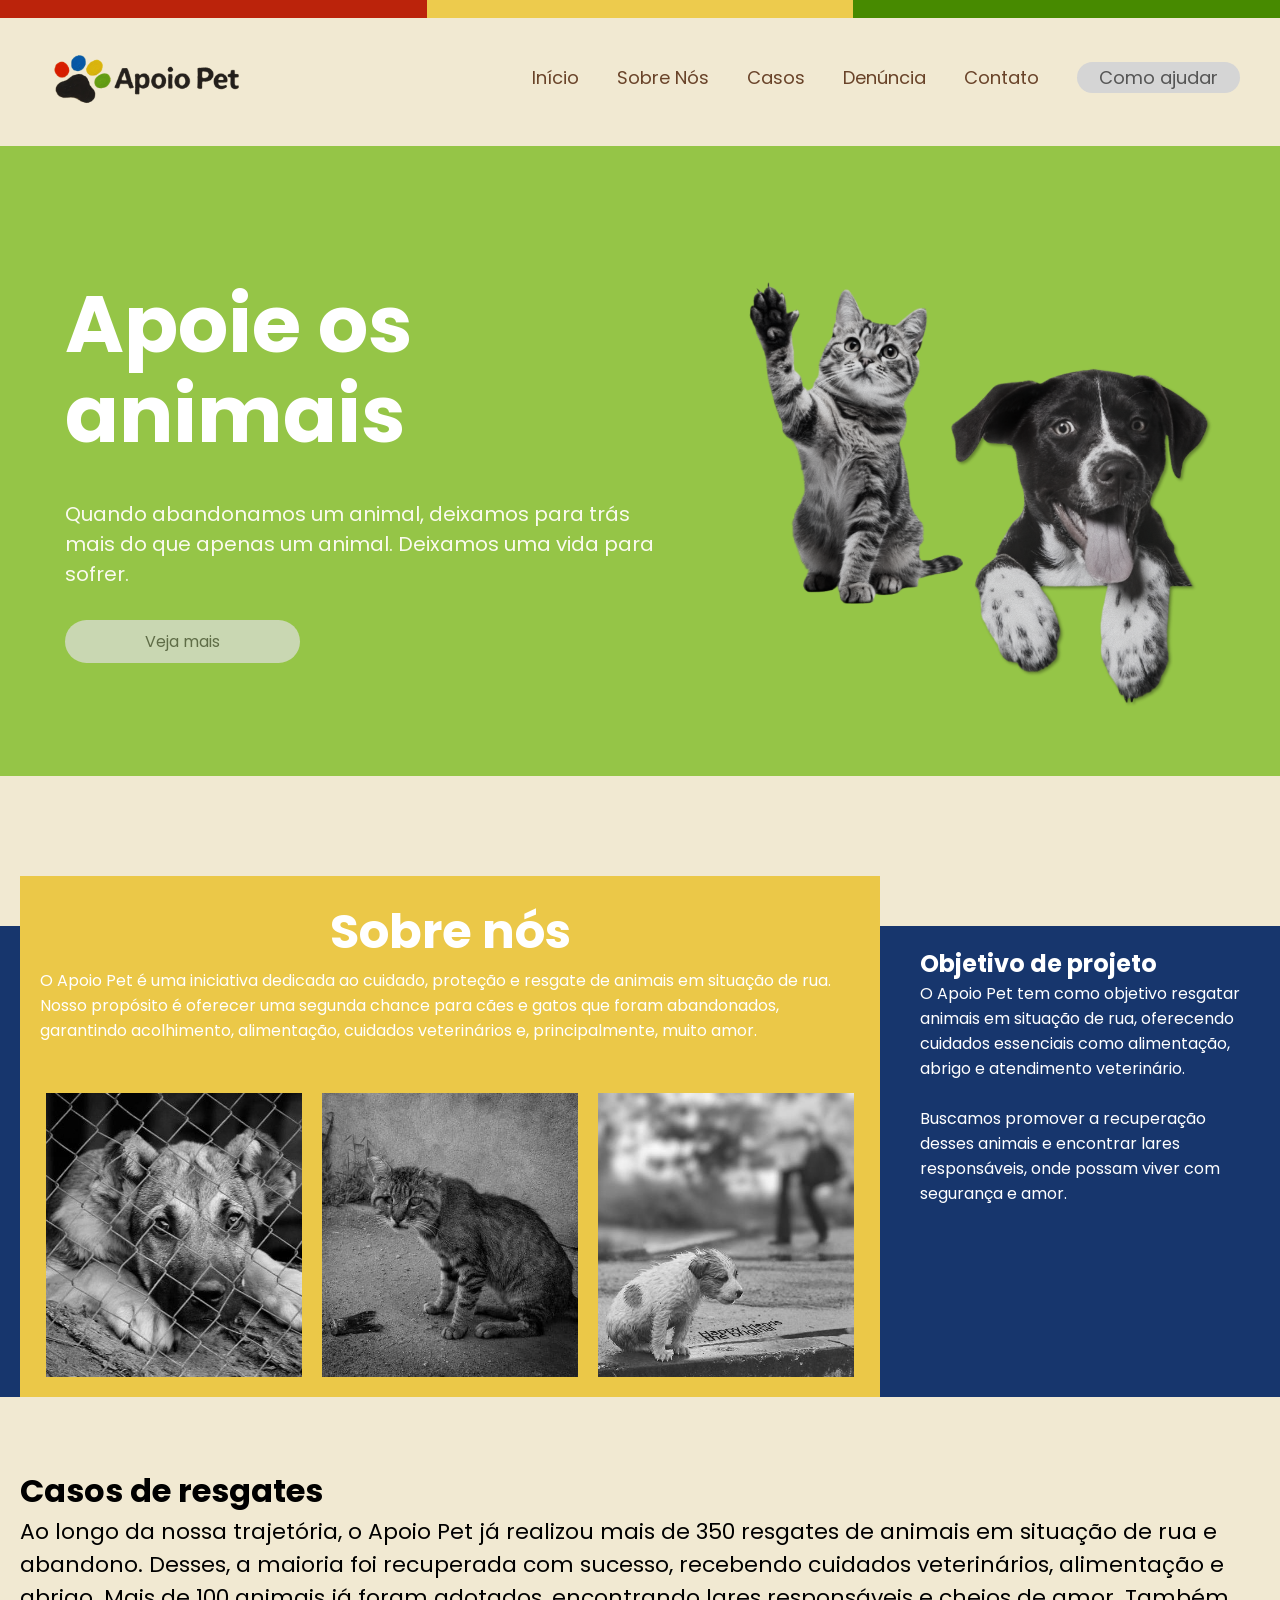
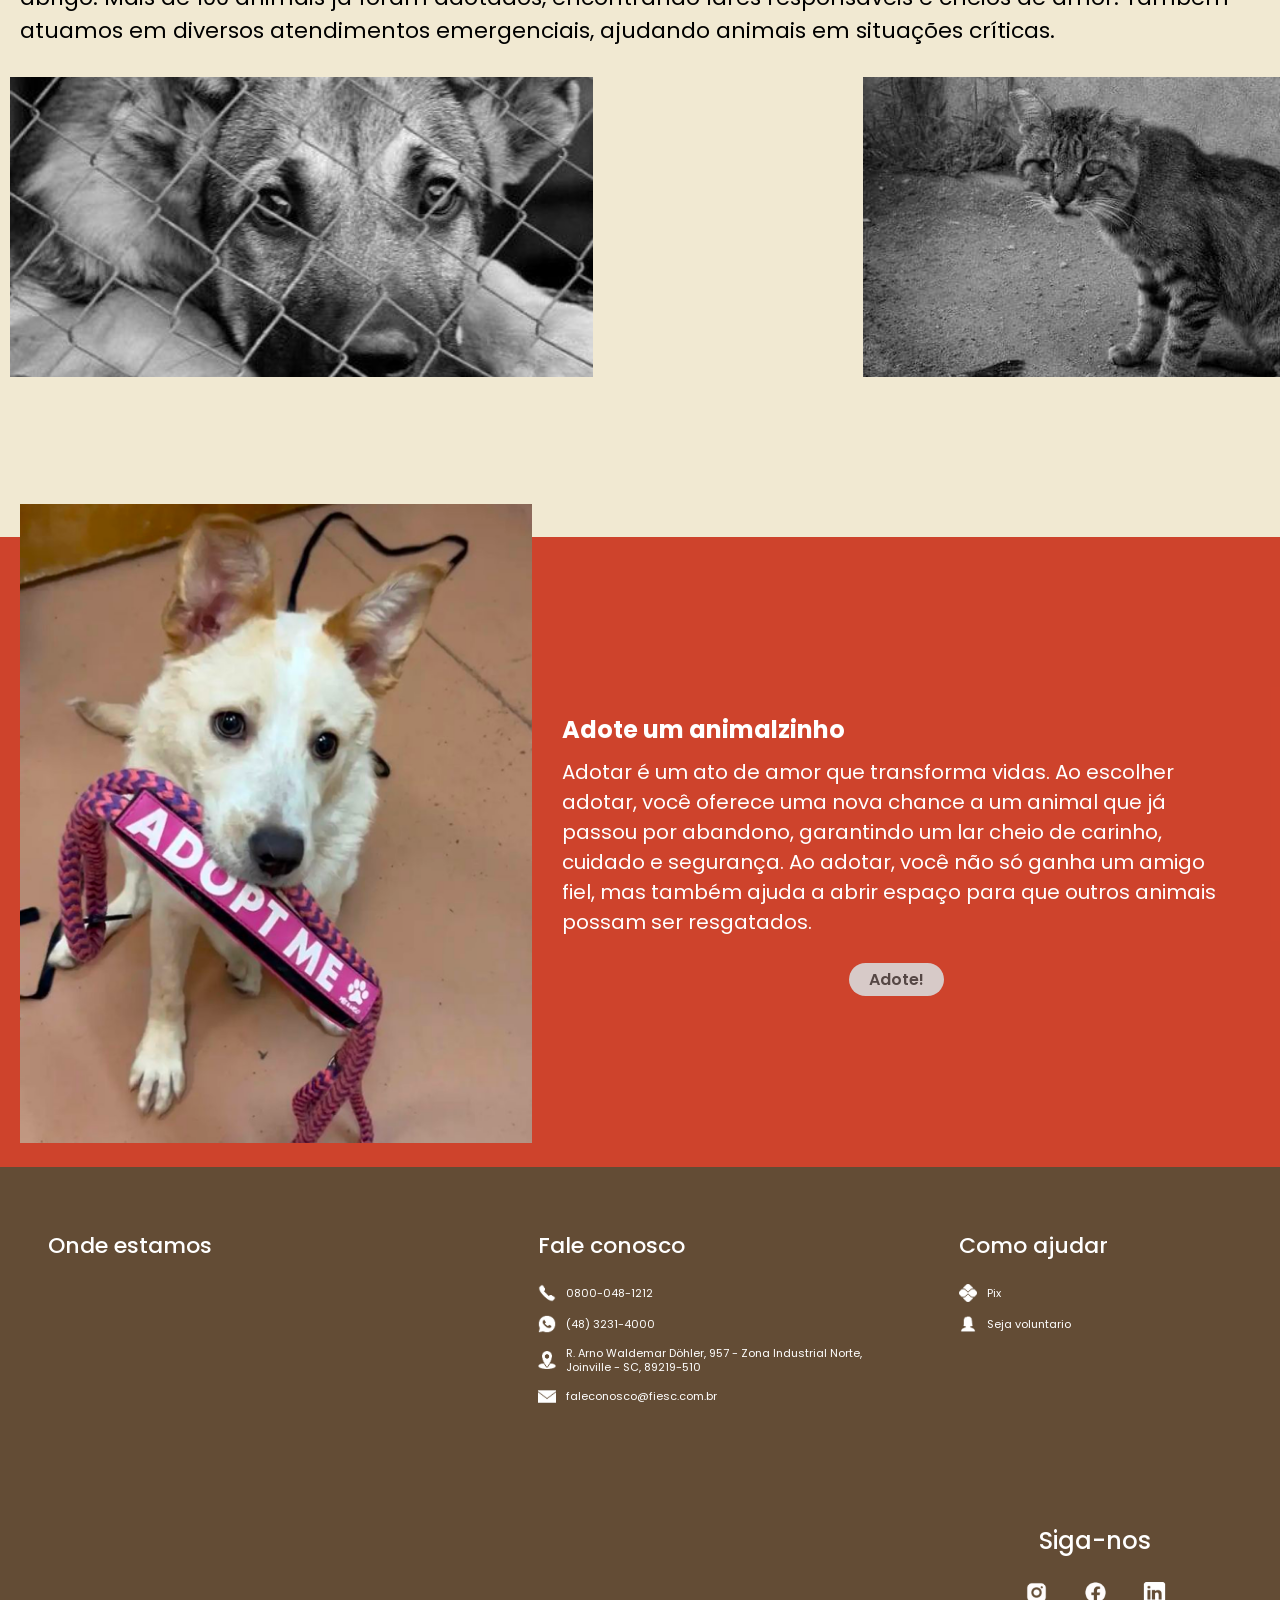
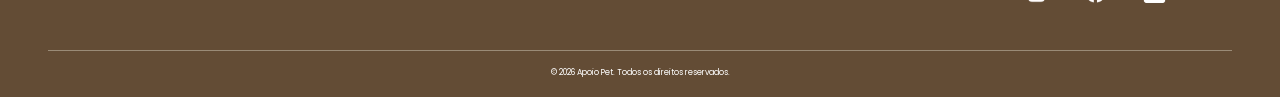
==== src/main/resources/static/index.html @ fe26c0cf "Criação de htmls, css e imagens Criação da pagina de denuncias, formulario e login adm." ====
<!DOCTYPE html>
<html lang="pt-br">

<head>
    <meta charset="UTF-8">
    <meta name="viewport" content="width=device-width, initial-scale=1.0">
    <title>Document</title>
    <link rel="stylesheet" href="./assets/css/index.css">
</head>

<body>
    <div class="top-bar">
        <div class="top-bar-segment--red"></div>
        <div class="top-bar-segment--yellow"></div>
        <div class="top-bar-segment--green"></div>
    </div>
    <header class="cabecalho">
    <img src="./assets/imgs/logo.png" alt="Apoio Pet" class="logo">

    <button class="menu-mobile" id="btnMenu" aria-label="Abrir menu">☰</button>

    <div class="fundo-menu" id="fundoMenu"></div>

    <nav class="menu" id="menu">
        <button class="fechar-menu" id="fecharMenu" aria-label="Fechar menu">×</button>

        <a href="#">Início</a>
        <a href="#">Sobre Nós</a>
        <a href="#">Casos</a>
        <a href="./denuncias.html">Denúncia</a>
        <a href="#">Contato</a>
        <a href="#" class="btn-ajuda">Como ajudar</a>
    </nav>
</header>
    <section id="banner">
        <div class="hero-content">
            <h1>Apoie os animais</h1>
            <p>Quando abandonamos um animal,
                deixamos para trás mais do que apenas um animal.
                Deixamos uma vida para sofrer.</p>
            <a href="">Veja mais</a>
        </div>
        <div class="hero-media">
            <img src="./assets/imgs/gato-cachorro.png" alt="">
        </div>
    </section>

    <section class="mission">
        <div class="mission-about">
            <h1>Sobre nós</h1>
            <p>O Apoio Pet é uma iniciativa dedicada ao cuidado, proteção e resgate de animais em situação de rua. Nosso
                propósito é oferecer uma segunda chance para cães e gatos que foram abandonados, garantindo acolhimento,
                alimentação, cuidados veterinários e, principalmente, muito amor.</p>
            <div class="mission-gallery">
                <img src="./assets/imgs/cachorro_maltratado1.jpg" alt="">
                <img src="./assets/imgs/gato_maltratado1.jpg" alt="">
                <img src="./assets/imgs/cachorro_maltratado2.jpg" alt="">
            </div>
        </div>
        <div class="mission-details">
            <h1>Objetivo de projeto</h1>
            <p>O Apoio Pet tem como objetivo resgatar animais em situação de rua, oferecendo cuidados essenciais como
                alimentação, abrigo e atendimento veterinário. </p>
            <br>
            <p>Buscamos promover a recuperação desses animais e encontrar lares responsáveis, onde possam viver com
                segurança e amor.</p>
        </div>
    </section>

    <section class="rescue-cases">
        <h1>Casos de resgates</h1>
        <p>Ao longo da nossa trajetória, o Apoio Pet já realizou mais de 350 resgates de animais em situação de rua e
            abandono. Desses, a maioria foi recuperada com sucesso, recebendo cuidados veterinários, alimentação e
            abrigo. Mais de 100 animais já foram adotados, encontrando lares responsáveis e cheios de amor. Também
            atuamos em diversos atendimentos emergenciais, ajudando animais em situações críticas.</p>
    </section>

    <div class="slider">
        <div class="slider-track">
            <div class="slider-item"><img src="./assets/imgs/cachorro_maltratado1.jpg" alt="Img 1"></div>
            <div class="slider-item"><img src="./assets/imgs/gato_maltratado1.jpg" alt="Img 1"></div>
            <div class="slider-item"><img src="./assets/imgs/gato-cachorro.png" alt="Img 3"></div>
            <div class="slider-item"><img src="./assets/imgs/cachorro_maltratado2.jpg" alt="Img 1"></div>
            <div class="slider-item"><img src="./assets/imgs/imagem_caso1.png" alt="Img 5"></div>
            <div class="slider-item"><img src="./assets/imgs/imagem_caso2.png" alt="Img 6"></div>
            <div class="slider-item"><img src="./assets/imgs/imagem_caso3.png" alt="Img 1 clone"></div>
            <div class="slider-item"><img src="./assets/imgs/cachorro_maltratado1.jpg" alt="Img 2 clone"></div>
            <div class="slider-item"><img src="./assets/imgs/imagem_caso2.png" alt="Img 3 clone"></div>
        </div>
    </div>

    <section class="adoption">
        <div class="adoption-image-container">
            <img src="./assets/imgs/adote_imagem.png" alt="">
        </div>
        <div class="adoption-content">
            <h1>Adote um animalzinho</h1>
            <p>Adotar é um ato de amor que transforma vidas. Ao escolher adotar, você oferece uma nova chance a um
                animal que já passou por abandono, garantindo um lar cheio de carinho, cuidado e segurança.
                Ao adotar, você não só ganha um amigo fiel, mas também ajuda a abrir espaço para que outros animais
                possam ser resgatados.</p>
            <div class="adoption-cta-wrapper">
                <a href="">Adote!</a>
            </div>
        </div>
    </section>

    <footer class="rodape">

        <div class="rodape-grid">

            <div class="rodape-coluna">
                <h3>Onde estamos</h3>

                <div class="mapa">
                    <iframe 
                        src="https://www.google.com/maps?q=R.%20Arno%20Waldemar%20D%C3%B6hler,%20957%20-%20Zona%20Industrial%20Norte,%20Joinville%20-%20SC,%2089219-510&output=embed"
                        loading="lazy"
                        referrerpolicy="no-referrer-when-downgrade">
                    </iframe>
                </div>
            </div>

            <div class="rodape-coluna">
                <h3>Fale conosco</h3>

                <a href="tel:08000481212" class="rodape-botao">
                    <img src="./assets/imgs/Sobre_Nos_Imagem/Telefone.png" alt="Telefone">
                    0800-048-1212
                </a>

                <a href="https://wa.me/554832314000" class="rodape-botao">
                    <img src="./assets/imgs/Sobre_Nos_Imagem/whatsapp.png" alt="WhatsApp">
                    (48) 3231-4000
                </a>

                <a href="https://www.google.com/maps/search/?api=1&query=R.%20Arno%20Waldemar%20D%C3%B6hler,%20957%20-%20Zona%20Industrial%20Norte,%20Joinville%20-%20SC,%2089219-510" class="rodape-botao" target="_blank">
                    <img src="./assets/imgs/Sobre_Nos_Imagem/Localização.png" alt="Localização">
                    R. Arno Waldemar Döhler, 957 - Zona Industrial Norte, Joinville - SC, 89219-510
                </a>

                <a href="mailto:faleconosco@fiesc.com.br" class="rodape-botao">
                    <img src="./assets/imgs/Sobre_Nos_Imagem/Email.png" alt="Email">
                    faleconosco@fiesc.com.br
                </a>
            </div>

            <div class="rodape-coluna ajuda">
                <h3>Como ajudar</h3>

                <a href="#" class="rodape-botao">
                    <img src="./assets/imgs/Sobre_Nos_Imagem/Pix.png" alt="Pix">
                    Pix
                </a>

                <a href="#" class="rodape-botao">
                    <img src="./assets/imgs/Sobre_Nos_Imagem/Pessoa.png" alt="Pessoa">
                    Seja voluntario
                </a>

                <div class="redes">
                    <h3>Siga-nos</h3>

                    <a href="#" aria-label="Instagram">
                        <img src="./assets/imgs/Sobre_Nos_Imagem/Instagram.png" alt="Instagram">
                    </a>

                    <a href="#" aria-label="Facebook">
                        <img src="./assets/imgs/Sobre_Nos_Imagem/Facebook.png" alt="Facebook">
                    </a>

                    <a href="#" aria-label="Linkedin">
                        <img src="./assets/imgs/Sobre_Nos_Imagem/Linkedin.png" alt="Linkedin">
                    </a>
                </div>
            </div>

        </div>

        <div class="linha-rodape"></div>

        <p class="copy">© 2026 Apoio Pet. Todos os direitos reservados.</p>

    </footer>

    <script>
        const btnMenu = document.getElementById("btnMenu");
        const fecharMenu = document.getElementById("fecharMenu");
        const menu = document.getElementById("menu");
        const fundoMenu = document.getElementById("fundoMenu");

        function abrirMenu() {
            menu.classList.add("ativo");
            fundoMenu.classList.add("ativo");
        }

        function fecharMenuLateral() {
            menu.classList.remove("ativo");
            fundoMenu.classList.remove("ativo");
        }

        btnMenu.addEventListener("click", abrirMenu);
        fecharMenu.addEventListener("click", fecharMenuLateral);
        fundoMenu.addEventListener("click", fecharMenuLateral);

        const linksMenu = document.querySelectorAll(".menu a");

        linksMenu.forEach(function (link) {
            link.addEventListener("click", fecharMenuLateral);
        });
    </script>
</body>

</html>
---- src/main/resources/static/assets/css/index.css ----
@import url('https://fonts.googleapis.com/css2?family=Inter:ital,opsz,wght@0,14..32,100..900;1,14..32,100..900&family=Manrope:wght@200..800&family=Poppins:ital,wght@0,100;0,200;0,300;0,400;0,500;0,600;0,700;0,800;0,900;1,100;1,200;1,300;1,400;1,500;1,600;1,700;1,800;1,900&display=swap');
@import url('https://fonts.googleapis.com/css2?family=Archivo+Black&family=Inter:ital,opsz,wght@0,14..32,100..900;1,14..32,100..900&family=Manrope:wght@200..800&family=Poppins:ital,wght@0,100;0,200;0,300;0,400;0,500;0,600;0,700;0,800;0,900;1,100;1,200;1,300;1,400;1,500;1,600;1,700;1,800;1,900&display=swap');

* {
    margin: 0;
    padding: 0;
    box-sizing: border-box;
    font-family: 'Poppins';
}

body {
    background-color: #F1E9D2;
}

/* ── TOP BAR ── */
.top-bar {
    width: 100vw;
    height: 2vh;
    display: flex;
}

.top-bar-segment--red    { background-color: #BB230B; width: 33.33vw; }
.top-bar-segment--yellow { background-color: #EDCB4D; width: 33.33vw; }
.top-bar-segment--green  { background-color: #478A00; width: 33.33vw; }

/* ── HEADER ── */
.cabecalho {
    height: 118px;
    padding: 0 40px;
    display: flex;
    align-items: center;
    justify-content: space-between;
}

.logo { width: 210px; }

.menu {
    display: flex;
    align-items: center;
    gap: 38px;
}

.menu a {
    color: #694329;
    text-decoration: none;
    font-size: 18px;
    font-weight: 400;
}

.btn-ajuda {
    background: #d5d5d5;
    padding: 2px 22px;
    border-radius: 20px;
    color: #555 !important;
}

.menu-mobile,
.fechar-menu,
.fundo-menu { display: none; }

/* ── BANNER ── */
#banner {
    display: flex;
    justify-content: space-around;
    align-items: center;
    background-color: #95C547;
    min-height: 70vh;
    margin-top: 10px;
    padding: 20px 40px;
}

#banner .hero-content {
    width: 50%;
    text-align: start;
}

#banner .hero-content h1 {
    color: white;
    font-family: 'Poppins';
    font-size: 80px;
    line-height: 90px;
    margin-top: 10px;
}

#banner .hero-content p {
    font-size: 20px;
    color: #fafaef;
    margin: 40px 0;
}

#banner .hero-content a {
    text-decoration: none;
    color: #494848;
    padding: 10px 80px;
    opacity: 70%;
    background-color: #E0E0E0;
    border-radius: 45px;
}

#banner .hero-content a:hover {
    color: #ffffff;
    background-color: #a7a7a7;
    opacity: 80%;
}

#banner .hero-media {
    display: flex;
    justify-content: center;
    align-items: flex-end;
}

#banner .hero-media img {
    width: 500px;
    max-width: 45vw;
    margin-top: 65px;
}

/* ── MISSION ── */
.mission {
    margin-top: 150px;
    display: flex;
    background-color: #17366D;
    color: white;
    min-height: 400px;
}

.mission-about {
    margin-top: -50px;
    background-color: #EBC848;
    flex: 1;
    display: flex;
    flex-direction: column;
    align-items: center;
    margin-left: 20px;
    margin-right: 20px;
    padding: 20px;
}

.mission-about h1 { font-size: 48px; }

.mission-gallery {
    display: flex;
    gap: 20px;
    margin-top: 50px;
    width: 100%;
    justify-content: center;
}

.mission-gallery img {
    width: 20vw;
    object-fit: cover;
}

.mission-details {
    padding: 20px;
    min-width: 240px;
    max-width: 380px;
}

/* ── RESCUE CASES ── */
.rescue-cases {
    margin-top: 50px;
    padding: 20px 10px 20px 20px;
    font-size: 22px;
}

.rescue-cases h1 { font-size: 32px; }

/* ── SLIDER ── */
.slider {
    width: 100%;
    max-width: 100vw;
    margin: 0 auto;
    overflow: hidden;
}

.slider-track {
    display: flex;
    width: calc(22.22% * 9);
    animation: scroll 20s linear infinite;
}

.slider-item {
    flex: 0 0 33.33%;
    padding: 10px;
    box-sizing: border-box;
}

.slider-item img {
    width: 70%;
    height: 300px;
    display: block;
    object-fit: cover;
}

@keyframes scroll {
    0%   { transform: translateX(0); }
    100% { transform: translateX(calc(-33.33% * 6)); }
}

.slider:hover .slider-track { animation-play-state: paused; }

/* ── ADOPTION ── */
.adoption {
    margin-top: 150px;
    display: flex;
    align-items: center;
    padding: 0 20px;
    background-color: #CD3A23F2;
    min-height: 70vh;
}

.adoption-image-container { margin-top: -50px; flex-shrink: 0; }

.adoption-image-container img {
    width: 40vw;
    max-height: 80vh;
    object-fit: cover;
}

.adoption-content {
    padding: 30px;
    color: white;
}

.adoption-content h1 { margin-bottom: 10px; }

.adoption-content p { font-size: 20px; }

.adoption-cta-wrapper {
    text-align: center;
    margin-top: 30px;
}

.adoption-cta-wrapper a {
    text-decoration: none;
    color: #494848;
    font-weight: 600;
    background-color: #D9D9D9;
    padding: 5px 20px;
    border-radius: 20px;
    opacity: 90%;
}

.adoption-cta-wrapper a:hover { background-color: #a7a7a7; }

/* ── FOOTER ── */
.rodape {
    background: #634c35;
    color: white;
    padding: 62px 48px 18px;
}

.rodape-grid {
    display: grid;
    grid-template-columns: 1.2fr 1fr .8fr;
    gap: 80px;
}

.rodape h3 {
    font-size: 22px;
    font-weight: 500;
    margin-bottom: 22px;
}

.mapa {
    width: 100%;
    max-width: 435px;
    height: 282px;
    overflow: hidden;
}

.mapa iframe { width: 100%; height: 100%; border: 0; }

.rodape-botao {
    font-size: 11px;
    margin-bottom: 13px;
    line-height: 1.3;
    display: flex;
    align-items: center;
    gap: 10px;
    color: white;
    text-decoration: none;
}

.rodape-botao img { width: 18px; height: 18px; object-fit: contain; }

.redes { margin-top: 190px; text-align: center; }
.redes h3 { font-size: 24px; }
.redes a { text-decoration: none; }
.redes img { width: 25px; height: 25px; margin: 0 15px; }

.linha-rodape {
    width: 100%;
    height: 1px;
    background: #9a8b77;
    margin-top: 38px;
}

.copy { text-align: center; font-size: 8px; margin-top: 16px; }

/* ═══════════════════════════════════════════
   RESPONSIVO — tablet  (≤ 1024px)
═══════════════════════════════════════════ */
@media (max-width: 1024px) {
    #banner .hero-content h1 { font-size: 58px; line-height: 66px; }
    #banner .hero-media img  { max-width: 38vw; }

    .mission-about h1 { font-size: 36px; }
    .mission-gallery img { width: 25vw; }

    .adoption-image-container img { width: 44vw; }

    .rodape-grid { gap: 36px; }
    .redes { margin-top: 80px; }
}

/* ═══════════════════════════════════════════
   RESPONSIVO — mobile  (≤ 900px)
═══════════════════════════════════════════ */
@media (max-width: 900px) {

    /* ── Header ── */
    .cabecalho { height: 60px; padding: 0 18px; }
    .logo { width: 125px; }

    .menu-mobile {
        display: block;
        font-size: 34px;
        background: none;
        border: none;
        color: #694329;
        cursor: pointer;
    }

    .fundo-menu {
        display: none;
        position: fixed;
        inset: 0;
        background: rgba(0, 0, 0, .45);
        z-index: 99;
    }
    .fundo-menu.ativo { display: block; }

    .menu {
        position: fixed;
        top: 0;
        right: -270px;
        width: 270px;
        height: 100vh;
        background: #fff8e8;
        padding: 70px 25px 25px;
        z-index: 100;
        display: flex;
        flex-direction: column;
        align-items: flex-start;
        gap: 22px;
        transition: .3s;
    }
    .menu.ativo { right: 0; }

    .fechar-menu {
        display: block;
        position: absolute;
        top: 18px;
        right: 22px;
        border: 0;
        background: none;
        font-size: 35px;
        color: #694329;
        cursor: pointer;
    }

    /* ── Banner ── */
    #banner {
        flex-direction: column;
        min-height: auto;
        padding: 40px 24px 32px;
        text-align: center;
        gap: 20px;
    }

    #banner .hero-content {
        width: 100%;
        text-align: center;
    }

    #banner .hero-content h1 {
        font-size: 40px;
        line-height: 48px;
        margin-top: 0;
    }

    #banner .hero-content p {
        font-size: 16px;
        margin: 20px 0 28px;
    }

    #banner .hero-content a { padding: 10px 50px; }

    #banner .hero-media { margin-top: 0; }

    #banner .hero-media img {
        width: 80%;
        max-width: 320px;
        margin-top: 0;
    }

    /* ── Mission ── */
    .mission {
        flex-direction: column;
        margin-top: 50px;
        min-height: auto;
    }

    .mission-about {
        margin-top: 0;
        margin-left: 0;
        margin-right: 0;
        width: 100%;
        padding: 24px 16px;
    }

    .mission-about h1 { font-size: 28px; text-align: center; }
    .mission-about p  { font-size: 14px; text-align: center; }

    .mission-gallery {
        flex-direction: column;
        align-items: center;
        gap: 12px;
        margin-top: 20px;
    }

    .mission-gallery img { width: 90%; max-width: 400px; }

    .mission-details {
        max-width: 100%;
        padding: 24px 20px;
        font-size: 14px;
    }

    /* ── Rescue cases ── */
    .rescue-cases {
        font-size: 15px;
        padding: 20px 20px;
        margin-top: 30px;
    }
    .rescue-cases h1 { font-size: 24px; margin-bottom: 10px; }

    /* ── Slider ── */
    .slider-item { flex: 0 0 50%; }

    .slider-item img {
        width: 100%;
        height: 180px;
    }

    /* ── Adoption ── */
    .adoption {
        flex-direction: column;
        min-height: auto;
        margin-top: 50px;
        padding: 0;
    }

    .adoption-image-container {
        margin-top: 0;
        width: 100%;
    }

    .adoption-image-container img {
        width: 100%;
        max-height: 280px;
        object-fit: cover;
    }

    .adoption-content { padding: 24px 20px 32px; }

    .adoption-content h1 { font-size: 26px; }
    .adoption-content p  { font-size: 16px; }

    .adoption-cta-wrapper { width: 100%; }

    /* ── Footer ── */
    .rodape { padding: 32px 18px 14px; }

    .rodape-grid {
        grid-template-columns: 1fr;
        gap: 28px;
    }

    .rodape h3 { font-size: 16px; margin-bottom: 12px; }

    .mapa { height: 160px; }

    .rodape-botao { font-size: 12px; gap: 8px; margin-bottom: 10px; }
    .rodape-botao img { width: 16px; height: 16px; }

    .redes { margin-top: 8px; text-align: left; }
    .redes h3 { font-size: 16px; }
    .redes img { width: 22px; height: 22px; margin: 0 8px 0 0; }

    .linha-rodape { margin-top: 24px; }
    .copy { font-size: 8px; margin-top: 10px; }
}

/* ═══════════════════════════════════════════
   RESPONSIVO — pequeno  (≤ 480px)
═══════════════════════════════════════════ */
@media (max-width: 480px) {
    #banner .hero-content h1 { font-size: 32px; line-height: 38px; }
    #banner .hero-content p  { font-size: 14px; }

    .mission-about h1 { font-size: 22px; }

    .adoption-content h1 { font-size: 22px; }
    .adoption-content p  { font-size: 14px; }

    .rescue-cases { font-size: 13px; }
    .rescue-cases h1 { font-size: 20px; }
}
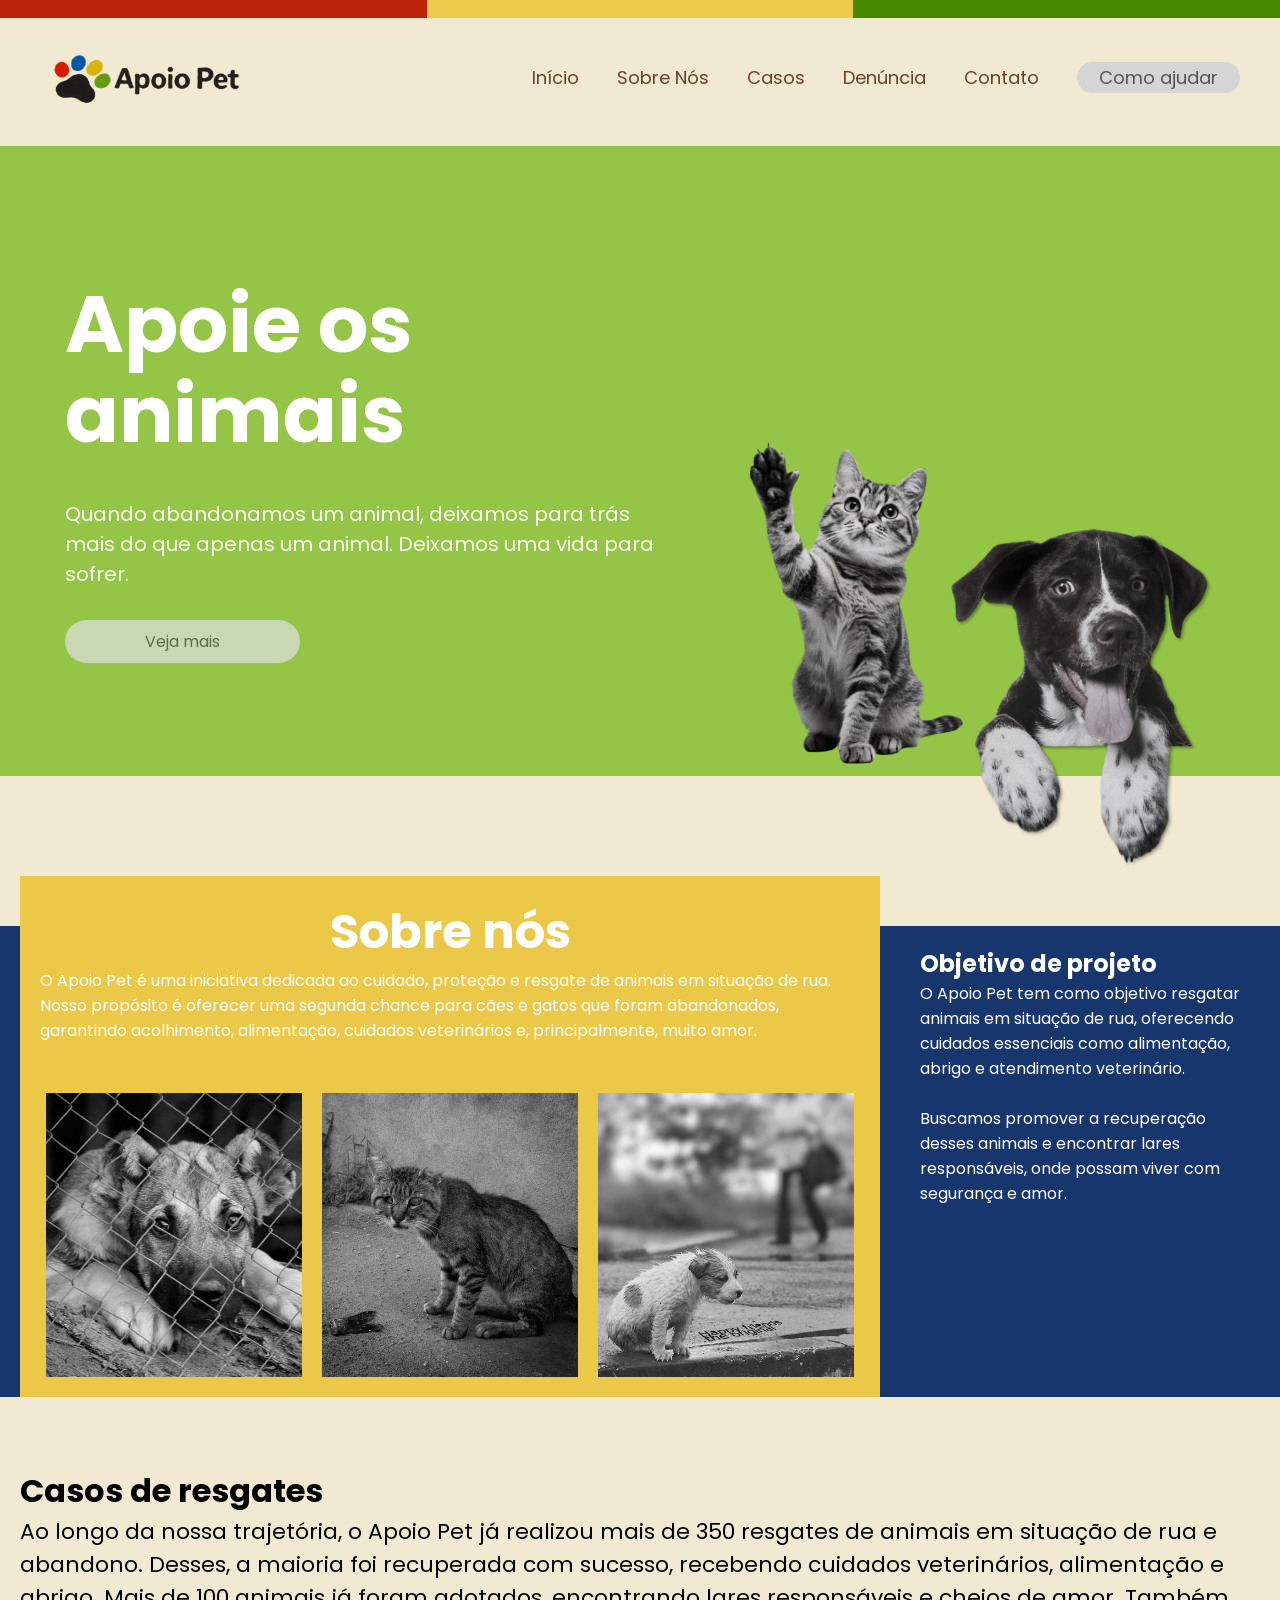
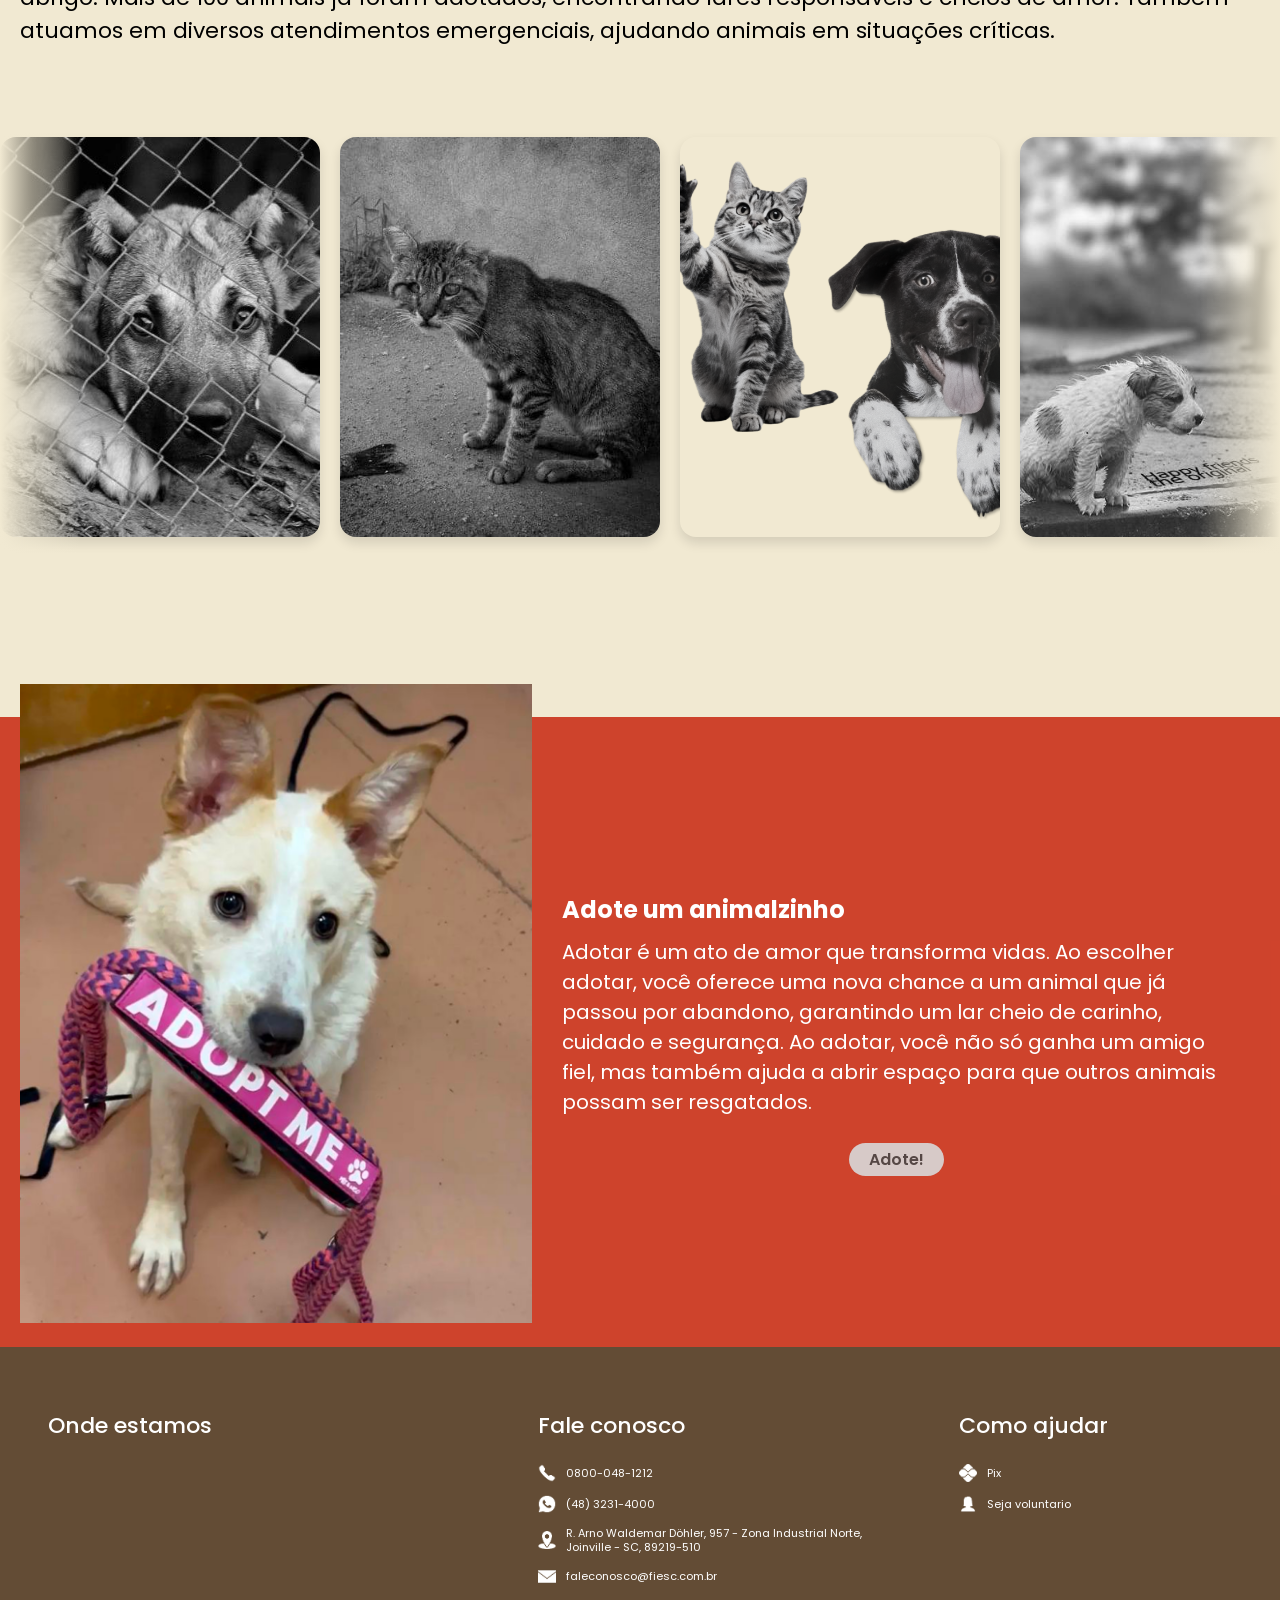
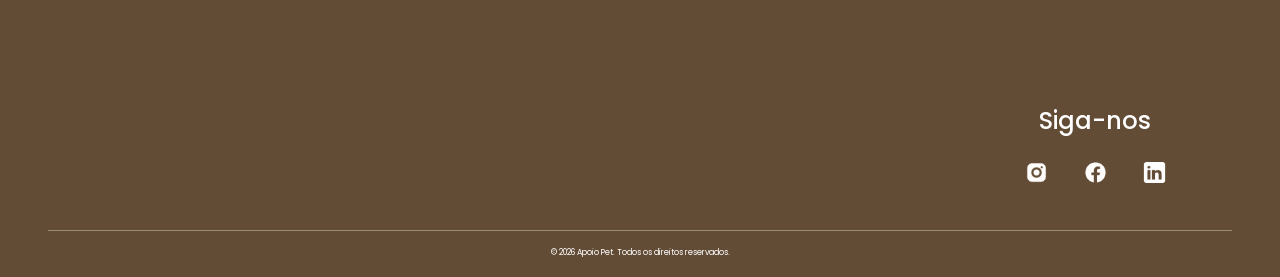
==== commit aa31fd05: "Atualização dos CSS (ainda não completo)" ====
--- a/src/main/resources/static/index.html
+++ b/src/main/resources/static/index.html
@@ -25,11 +25,11 @@
         <button class="fechar-menu" id="fecharMenu" aria-label="Fechar menu">×</button>
 
         <a href="#">Início</a>
-        <a href="#">Sobre Nós</a>
-        <a href="#">Casos</a>
+        <a href="./Sobre_Nos.html">Sobre Nós</a>
+        <a href=".">Casos</a>
         <a href="./denuncias.html">Denúncia</a>
-        <a href="#">Contato</a>
-        <a href="#" class="btn-ajuda">Como ajudar</a>
+        <a href="">Contato</a>
+        <a href="./" class="btn-ajuda">Como ajudar</a>
     </nav>
 </header>
     <section id="banner">
@@ -75,19 +75,28 @@
             atuamos em diversos atendimentos emergenciais, ajudando animais em situações críticas.</p>
     </section>
 
-    <div class="slider">
-        <div class="slider-track">
-            <div class="slider-item"><img src="./assets/imgs/cachorro_maltratado1.jpg" alt="Img 1"></div>
-            <div class="slider-item"><img src="./assets/imgs/gato_maltratado1.jpg" alt="Img 1"></div>
-            <div class="slider-item"><img src="./assets/imgs/gato-cachorro.png" alt="Img 3"></div>
-            <div class="slider-item"><img src="./assets/imgs/cachorro_maltratado2.jpg" alt="Img 1"></div>
-            <div class="slider-item"><img src="./assets/imgs/imagem_caso1.png" alt="Img 5"></div>
-            <div class="slider-item"><img src="./assets/imgs/imagem_caso2.png" alt="Img 6"></div>
-            <div class="slider-item"><img src="./assets/imgs/imagem_caso3.png" alt="Img 1 clone"></div>
-            <div class="slider-item"><img src="./assets/imgs/cachorro_maltratado1.jpg" alt="Img 2 clone"></div>
-            <div class="slider-item"><img src="./assets/imgs/imagem_caso2.png" alt="Img 3 clone"></div>
-        </div>
+   <div class="slider">
+    <div class="slider-track">
+        <!-- 1º Conjunto de Imagens -->
+        <div class="slider-item"><img src="./assets/imgs/cachorro_maltratado1.jpg" alt="Caso 1"></div>
+        <div class="slider-item"><img src="./assets/imgs/gato_maltratado1.jpg" alt="Caso 2"></div>
+        <div class="slider-item"><img src="./assets/imgs/gato-cachorro.png" alt="Caso 3"></div>
+        <div class="slider-item"><img src="./assets/imgs/cachorro_maltratado2.jpg" alt="Caso 4"></div>
+        <div class="slider-item"><img src="./assets/imgs/imagem_caso1.png" alt="Caso 5"></div>
+        <div class="slider-item"><img src="./assets/imgs/imagem_caso2.png" alt="Caso 6"></div>
+        <div class="slider-item"><img src="./assets/imgs/imagem_caso3.png" alt="Caso 7"></div>
+
+        <!-- 2º Conjunto Duplicado (Essencial para o Loop Perfeito) -->
+        <div class="slider-item"><img src="./assets/imgs/cachorro_maltratado1.jpg" alt="Caso 1 Clone"></div>
+        <div class="slider-item"><img src="./assets/imgs/gato_maltratado1.jpg" alt="Caso 2 Clone"></div>
+        <div class="slider-item"><img src="./assets/imgs/gato-cachorro.png" alt="Caso 3 Clone"></div>
+        <div class="slider-item"><img src="./assets/imgs/cachorro_maltratado2.jpg" alt="Caso 4 Clone"></div>
+        <div class="slider-item"><img src="./assets/imgs/imagem_caso1.png" alt="Caso 5 Clone"></div>
+        <div class="slider-item"><img src="./assets/imgs/imagem_caso2.png" alt="Caso 6 Clone"></div>
+        <div class="slider-item"><img src="./assets/imgs/imagem_caso3.png" alt="Caso 7 Clone"></div>
     </div>
+</div>
+
 
     <section class="adoption">
         <div class="adoption-image-container">
--- a/src/main/resources/static/assets/css/index.css
+++ b/src/main/resources/static/assets/css/index.css
@@ -14,14 +14,25 @@
 
 /* ── TOP BAR ── */
 .top-bar {
-    width: 100vw;
+    width: 100%;
     height: 2vh;
     display: flex;
 }
 
-.top-bar-segment--red    { background-color: #BB230B; width: 33.33vw; }
-.top-bar-segment--yellow { background-color: #EDCB4D; width: 33.33vw; }
-.top-bar-segment--green  { background-color: #478A00; width: 33.33vw; }
+.top-bar-segment--red {
+    background-color: #BB230B;
+    width: 33.33vw;
+}
+
+.top-bar-segment--yellow {
+    background-color: #EDCB4D;
+    width: 33.33vw;
+}
+
+.top-bar-segment--green {
+    background-color: #478A00;
+    width: 33.33vw;
+}
 
 /* ── HEADER ── */
 .cabecalho {
@@ -32,7 +43,9 @@
     justify-content: space-between;
 }
 
-.logo { width: 210px; }
+.logo {
+    width: 210px;
+}
 
 .menu {
     display: flex;
@@ -56,7 +69,9 @@
 
 .menu-mobile,
 .fechar-menu,
-.fundo-menu { display: none; }
+.fundo-menu {
+    display: none;
+}
 
 /* ── BANNER ── */
 #banner {
@@ -113,6 +128,8 @@
     width: 500px;
     max-width: 45vw;
     margin-top: 65px;
+    position: relative;
+    top: 160px
 }
 
 /* ── MISSION ── */
@@ -136,7 +153,9 @@
     padding: 20px;
 }
 
-.mission-about h1 { font-size: 48px; }
+.mission-about h1 {
+    font-size: 48px;
+}
 
 .mission-gallery {
     display: flex;
@@ -164,41 +183,83 @@
     font-size: 22px;
 }
 
-.rescue-cases h1 { font-size: 32px; }
-
-/* ── SLIDER ── */
+.rescue-cases h1 {
+    font-size: 32px;
+}
+
+/* ── SLIDER OTIMIZADO ── */
 .slider {
     width: 100%;
     max-width: 100vw;
-    margin: 0 auto;
+    margin: 40px auto;
     overflow: hidden;
+    position: relative;
+    padding: 30px 0; /* Espaço extra para a sombra não ser cortada */
+}
+
+/* Efeito de desvanecimento (fade) nas bordas do carrossel */
+.slider::before,
+.slider::after {
+    content: "";
+    position: absolute;
+    top: 0;
+    width: 80px;
+    height: 100%;
+    z-index: 2;
+    pointer-events: none;
+}
+.slider::before {
+    left: 0;
+    background: linear-gradient(to right, #F1E9D2, transparent); /* Usa a cor de fundo do seu body */
+}
+.slider::after {
+    right: 0;
+    background: linear-gradient(to left, #F1E9D2, transparent);
 }
 
 .slider-track {
     display: flex;
-    width: calc(22.22% * 9);
-    animation: scroll 20s linear infinite;
+    gap: 20px; /* Espaçamento limpo entre as imagens */
+    width: max-content; /* Permite que o track expanda conforme o conteúdo */
+    animation: scrollSeamless 30s linear infinite; /* Movimento mais suave */
 }
 
 .slider-item {
-    flex: 0 0 33.33%;
-    padding: 10px;
-    box-sizing: border-box;
+    flex-shrink: 0;
+    width: 320px; /* Largura padronizada para as imagens */
 }
 
 .slider-item img {
-    width: 70%;
-    height: 300px;
+    width: 100%;
+    height: 400px;
     display: block;
     object-fit: cover;
-}
-
-@keyframes scroll {
-    0%   { transform: translateX(0); }
-    100% { transform: translateX(calc(-33.33% * 6)); }
-}
-
-.slider:hover .slider-track { animation-play-state: paused; }
+    border-radius: 16px; /* Bordas arredondadas e modernas */
+    box-shadow: 0 6px 12px rgba(0, 0, 0, 0.12); /* Sombra elegante */
+    transition: transform 0.4s ease, box-shadow 0.4s ease;
+}
+
+/* Efeito de "pulo" e destaque ao passar o mouse */
+.slider-item:hover img {
+    transform: translateY(-8px) scale(1.03);
+    box-shadow: 0 15px 25px rgba(0, 0, 0, 0.2);
+}
+
+.slider:hover .slider-track {
+    animation-play-state: paused;
+}
+
+/* Animação que desloca exatamente metade do track e reinicia */
+@keyframes scrollSeamless {
+    0% {
+        transform: translateX(0);
+    }
+    100% {
+        /* Desloca 50% do total (referente aos 7 primeiros itens) + a compensação do gap */
+        transform: translateX(calc(-50% - 10px)); 
+    }
+}
+
 
 /* ── ADOPTION ── */
 .adoption {
@@ -210,7 +271,10 @@
     min-height: 70vh;
 }
 
-.adoption-image-container { margin-top: -50px; flex-shrink: 0; }
+.adoption-image-container {
+    margin-top: -50px;
+    flex-shrink: 0;
+}
 
 .adoption-image-container img {
     width: 40vw;
@@ -223,9 +287,13 @@
     color: white;
 }
 
-.adoption-content h1 { margin-bottom: 10px; }
-
-.adoption-content p { font-size: 20px; }
+.adoption-content h1 {
+    margin-bottom: 10px;
+}
+
+.adoption-content p {
+    font-size: 20px;
+}
 
 .adoption-cta-wrapper {
     text-align: center;
@@ -242,7 +310,9 @@
     opacity: 90%;
 }
 
-.adoption-cta-wrapper a:hover { background-color: #a7a7a7; }
+.adoption-cta-wrapper a:hover {
+    background-color: #a7a7a7;
+}
 
 /* ── FOOTER ── */
 .rodape {
@@ -270,7 +340,11 @@
     overflow: hidden;
 }
 
-.mapa iframe { width: 100%; height: 100%; border: 0; }
+.mapa iframe {
+    width: 100%;
+    height: 100%;
+    border: 0;
+}
 
 .rodape-botao {
     font-size: 11px;
@@ -283,12 +357,30 @@
     text-decoration: none;
 }
 
-.rodape-botao img { width: 18px; height: 18px; object-fit: contain; }
-
-.redes { margin-top: 190px; text-align: center; }
-.redes h3 { font-size: 24px; }
-.redes a { text-decoration: none; }
-.redes img { width: 25px; height: 25px; margin: 0 15px; }
+.rodape-botao img {
+    width: 18px;
+    height: 18px;
+    object-fit: contain;
+}
+
+.redes {
+    margin-top: 190px;
+    text-align: center;
+}
+
+.redes h3 {
+    font-size: 24px;
+}
+
+.redes a {
+    text-decoration: none;
+}
+
+.redes img {
+    width: 25px;
+    height: 25px;
+    margin: 0 15px;
+}
 
 .linha-rodape {
     width: 100%;
@@ -297,22 +389,183 @@
     margin-top: 38px;
 }
 
-.copy { text-align: center; font-size: 8px; margin-top: 16px; }
+.copy {
+    text-align: center;
+    font-size: 8px;
+    margin-top: 16px;
+}
 
 /* ═══════════════════════════════════════════
-   RESPONSIVO — tablet  (≤ 1024px)
+   RESPONSIVO — tablet  (701px – 1024px)
 ═══════════════════════════════════════════ */
-@media (max-width: 1024px) {
-    #banner .hero-content h1 { font-size: 58px; line-height: 66px; }
-    #banner .hero-media img  { max-width: 38vw; }
-
-    .mission-about h1 { font-size: 36px; }
-    .mission-gallery img { width: 25vw; }
-
-    .adoption-image-container img { width: 44vw; }
-
-    .rodape-grid { gap: 36px; }
-    .redes { margin-top: 80px; }
+@media (min-width: 701px) and (max-width: 1024px) {
+
+    /* ── Header ── */
+    .cabecalho {
+        height: 90px;
+        padding: 0 28px;
+    }
+
+    .logo {
+        width: 170px;
+    }
+
+    .menu {
+        gap: 22px;
+    }
+
+    .menu a {
+        font-size: 15px;
+    }
+
+    .btn-ajuda {
+        padding: 2px 16px;
+    }
+
+    /* ── Banner ── */
+    #banner {
+        padding: 20px 28px;
+        min-height: 60vh;
+        gap: 10px;
+    }
+
+    #banner .hero-content h1 {
+        font-size: 52px;
+        line-height: 60px;
+    }
+
+    #banner .hero-content p {
+        font-size: 16px;
+        margin: 24px 0;
+    }
+
+    #banner .hero-content a {
+        padding: 10px 50px;
+    }
+
+    #banner .hero-media img {
+        width: 380px;
+        max-width: 42vw;
+        top: 100px;
+    }
+
+    /* ── Mission ── */
+    .mission {
+        margin-top: 110px;
+    }
+
+    .mission-about {
+        margin-top: -40px;
+        margin-left: 14px;
+        margin-right: 14px;
+        padding: 16px;
+    }
+
+    .mission-about h1 {
+        font-size: 34px;
+    }
+
+    .mission-about p {
+        font-size: 14px;
+    }
+
+    .mission-gallery {
+        gap: 12px;
+        margin-top: 30px;
+    }
+
+    .mission-gallery img {
+        width: 22vw;
+    }
+
+    .mission-details {
+        min-width: 200px;
+        max-width: 300px;
+        padding: 16px;
+        font-size: 14px;
+    }
+
+    /* ── Rescue cases ── */
+    .rescue-cases {
+        font-size: 18px;
+        padding: 20px 28px;
+        margin-top: 36px;
+    }
+
+    .rescue-cases h1 {
+        font-size: 26px;
+        margin-bottom: 8px;
+    }
+
+    /* ── Slider ── */
+    .slider-item img {
+        height: 220px;
+    }
+
+    /* ── Adoption ── */
+    .adoption {
+        margin-top: 110px;
+        padding: 0 14px;
+        min-height: 60vh;
+    }
+
+    .adoption-image-container {
+        margin-top: -40px;
+    }
+
+    .adoption-image-container img {
+        width: 42vw;
+        max-height: 70vh;
+    }
+
+    .adoption-content {
+        padding: 22px;
+    }
+
+    .adoption-content h1 {
+        font-size: 28px;
+    }
+
+    .adoption-content p {
+        font-size: 16px;
+    }
+
+    /* ── Footer ── */
+    .rodape {
+        padding: 44px 28px 16px;
+    }
+
+    .rodape-grid {
+        grid-template-columns: 1.1fr 1fr 0.8fr;
+        gap: 36px;
+    }
+
+    .rodape h3 {
+        font-size: 18px;
+        margin-bottom: 16px;
+    }
+
+    .mapa {
+        height: 210px;
+    }
+
+    .rodape-botao {
+        font-size: 11px;
+    }
+
+    .redes {
+        margin-top: 80px;
+    }
+
+    .redes h3 {
+        font-size: 18px;
+    }
+
+    .redes img {
+        width: 22px;
+        height: 22px;
+        margin: 0 10px;
+    }
 }
 
 /* ═══════════════════════════════════════════
@@ -321,8 +574,14 @@
 @media (max-width: 900px) {
 
     /* ── Header ── */
-    .cabecalho { height: 60px; padding: 0 18px; }
-    .logo { width: 125px; }
+    .cabecalho {
+        height: 60px;
+        padding: 0 18px;
+    }
+
+    .logo {
+        width: 125px;
+    }
 
     .menu-mobile {
         display: block;
@@ -340,7 +599,10 @@
         background: rgba(0, 0, 0, .45);
         z-index: 99;
     }
-    .fundo-menu.ativo { display: block; }
+
+    .fundo-menu.ativo {
+        display: block;
+    }
 
     .menu {
         position: fixed;
@@ -357,7 +619,10 @@
         gap: 22px;
         transition: .3s;
     }
-    .menu.ativo { right: 0; }
+
+    .menu.ativo {
+        right: 0;
+    }
 
     .fechar-menu {
         display: block;
@@ -396,14 +661,20 @@
         margin: 20px 0 28px;
     }
 
-    #banner .hero-content a { padding: 10px 50px; }
-
-    #banner .hero-media { margin-top: 0; }
+    #banner .hero-content a {
+        padding: 10px 50px;
+    }
+
+    #banner .hero-media {
+        margin-top: 0;
+    }
 
     #banner .hero-media img {
         width: 80%;
         max-width: 320px;
         margin-top: 0;
+        top: 0;
+        position: static;
     }
 
     /* ── Mission ── */
@@ -421,8 +692,15 @@
         padding: 24px 16px;
     }
 
-    .mission-about h1 { font-size: 28px; text-align: center; }
-    .mission-about p  { font-size: 14px; text-align: center; }
+    .mission-about h1 {
+        font-size: 28px;
+        text-align: center;
+    }
+
+    .mission-about p {
+        font-size: 14px;
+        text-align: center;
+    }
 
     .mission-gallery {
         flex-direction: column;
@@ -431,7 +709,10 @@
         margin-top: 20px;
     }
 
-    .mission-gallery img { width: 90%; max-width: 400px; }
+    .mission-gallery img {
+        width: 90%;
+        max-width: 400px;
+    }
 
     .mission-details {
         max-width: 100%;
@@ -445,10 +726,16 @@
         padding: 20px 20px;
         margin-top: 30px;
     }
-    .rescue-cases h1 { font-size: 24px; margin-bottom: 10px; }
+
+    .rescue-cases h1 {
+        font-size: 24px;
+        margin-bottom: 10px;
+    }
 
     /* ── Slider ── */
-    .slider-item { flex: 0 0 50%; }
+    .slider-item {
+        flex: 0 0 50%;
+    }
 
     .slider-item img {
         width: 100%;
@@ -474,48 +761,73 @@
         object-fit: cover;
     }
 
-    .adoption-content { padding: 24px 20px 32px; }
-
-    .adoption-content h1 { font-size: 26px; }
-    .adoption-content p  { font-size: 16px; }
-
-    .adoption-cta-wrapper { width: 100%; }
+    .adoption-content {
+        padding: 24px 20px 32px;
+    }
+
+    .adoption-content h1 {
+        font-size: 26px;
+    }
+
+    .adoption-content p {
+        font-size: 16px;
+    }
+
+    .adoption-cta-wrapper {
+        width: 100%;
+    }
 
     /* ── Footer ── */
-    .rodape { padding: 32px 18px 14px; }
+    .rodape {
+        padding: 32px 18px 14px;
+    }
 
     .rodape-grid {
         grid-template-columns: 1fr;
         gap: 28px;
     }
 
-    .rodape h3 { font-size: 16px; margin-bottom: 12px; }
-
-    .mapa { height: 160px; }
-
-    .rodape-botao { font-size: 12px; gap: 8px; margin-bottom: 10px; }
-    .rodape-botao img { width: 16px; height: 16px; }
-
-    .redes { margin-top: 8px; text-align: left; }
-    .redes h3 { font-size: 16px; }
-    .redes img { width: 22px; height: 22px; margin: 0 8px 0 0; }
-
-    .linha-rodape { margin-top: 24px; }
-    .copy { font-size: 8px; margin-top: 10px; }
-}
-
-/* ═══════════════════════════════════════════
-   RESPONSIVO — pequeno  (≤ 480px)
-═══════════════════════════════════════════ */
-@media (max-width: 480px) {
-    #banner .hero-content h1 { font-size: 32px; line-height: 38px; }
-    #banner .hero-content p  { font-size: 14px; }
-
-    .mission-about h1 { font-size: 22px; }
-
-    .adoption-content h1 { font-size: 22px; }
-    .adoption-content p  { font-size: 14px; }
-
-    .rescue-cases { font-size: 13px; }
-    .rescue-cases h1 { font-size: 20px; }
+    .rodape h3 {
+        font-size: 16px;
+        margin-bottom: 12px;
+    }
+
+    .mapa {
+        height: 160px;
+    }
+
+    .rodape-botao {
+        font-size: 12px;
+        gap: 8px;
+        margin-bottom: 10px;
+    }
+
+    .rodape-botao img {
+        width: 16px;
+        height: 16px;
+    }
+
+    .redes {
+        margin-top: 8px;
+        text-align: left;
+    }
+
+    .redes h3 {
+        font-size: 16px;
+    }
+
+    .redes img {
+        width: 22px;
+        height: 22px;
+        margin: 0 8px 0 0;
+    }
+
+    .linha-rodape {
+        margin-top: 24px;
+    }
+
+    .copy {
+        font-size: 8px;
+        margin-top: 10px;
+    }
 }
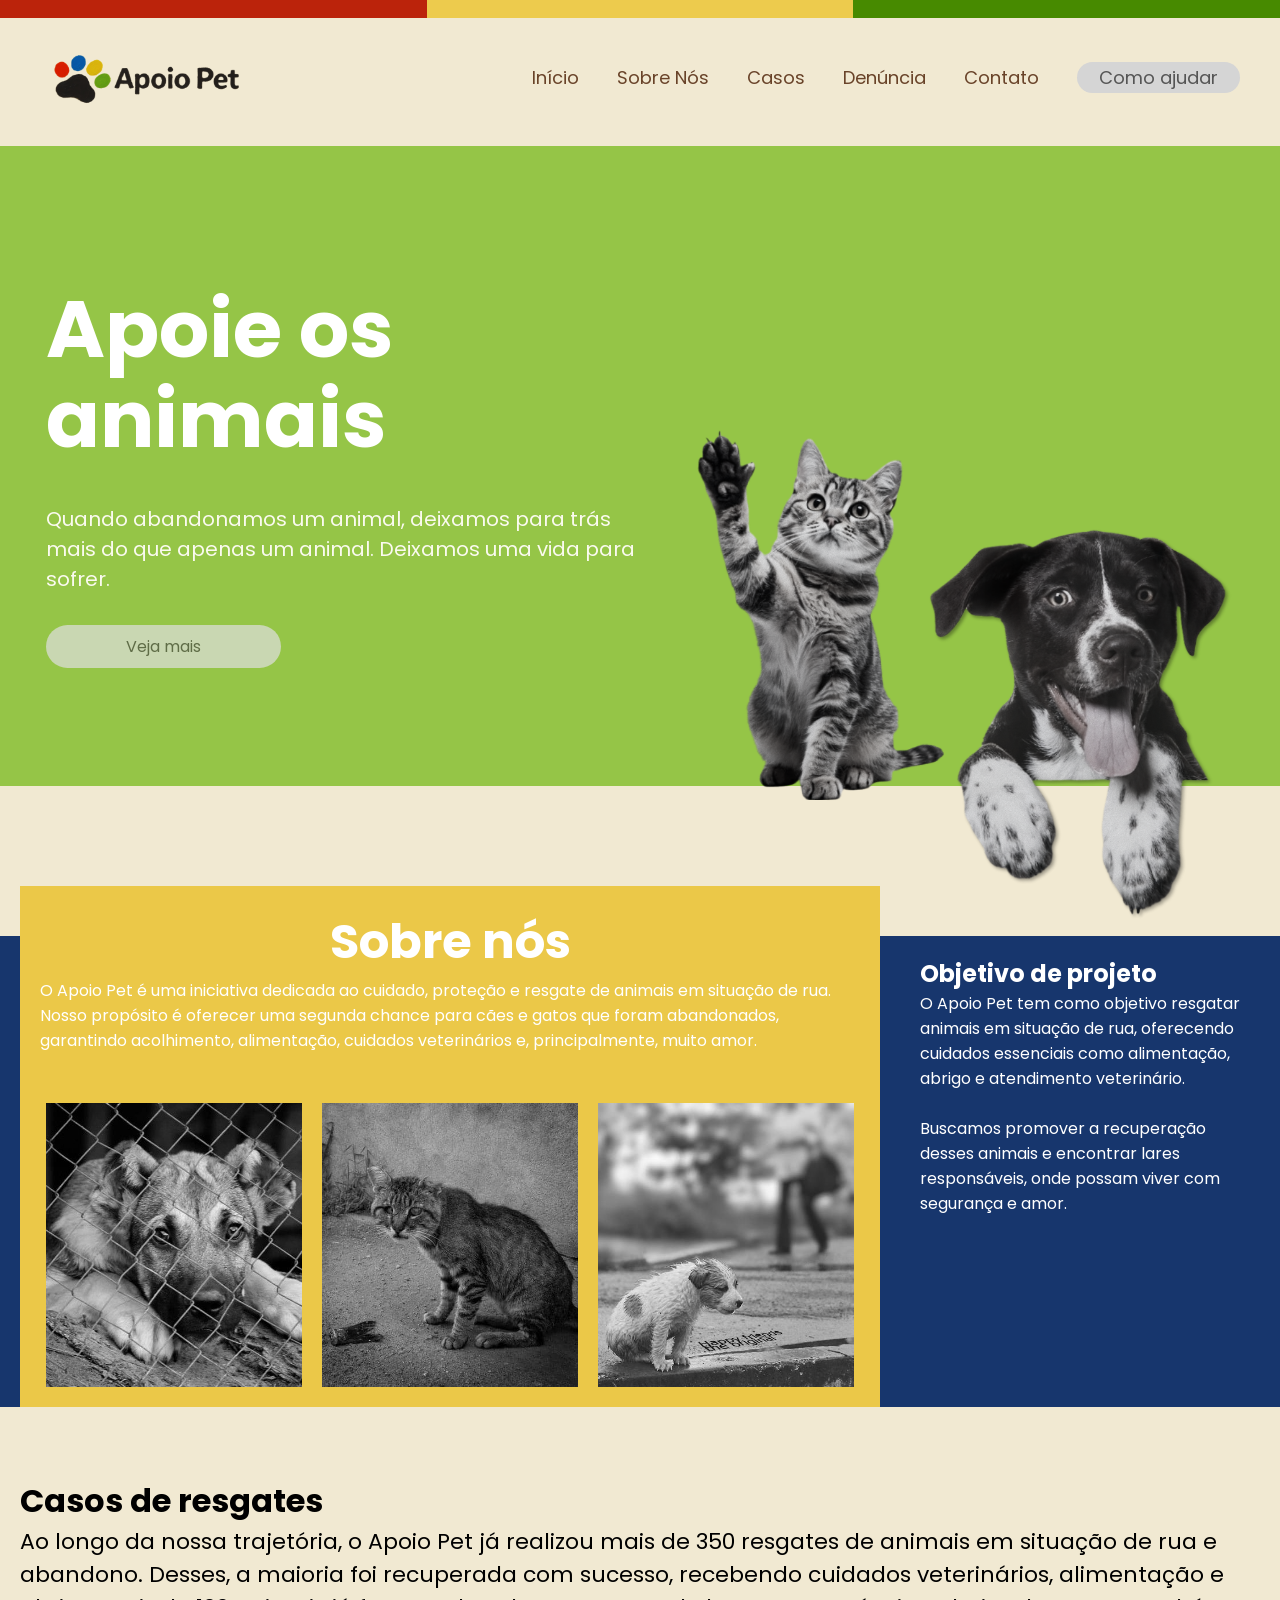
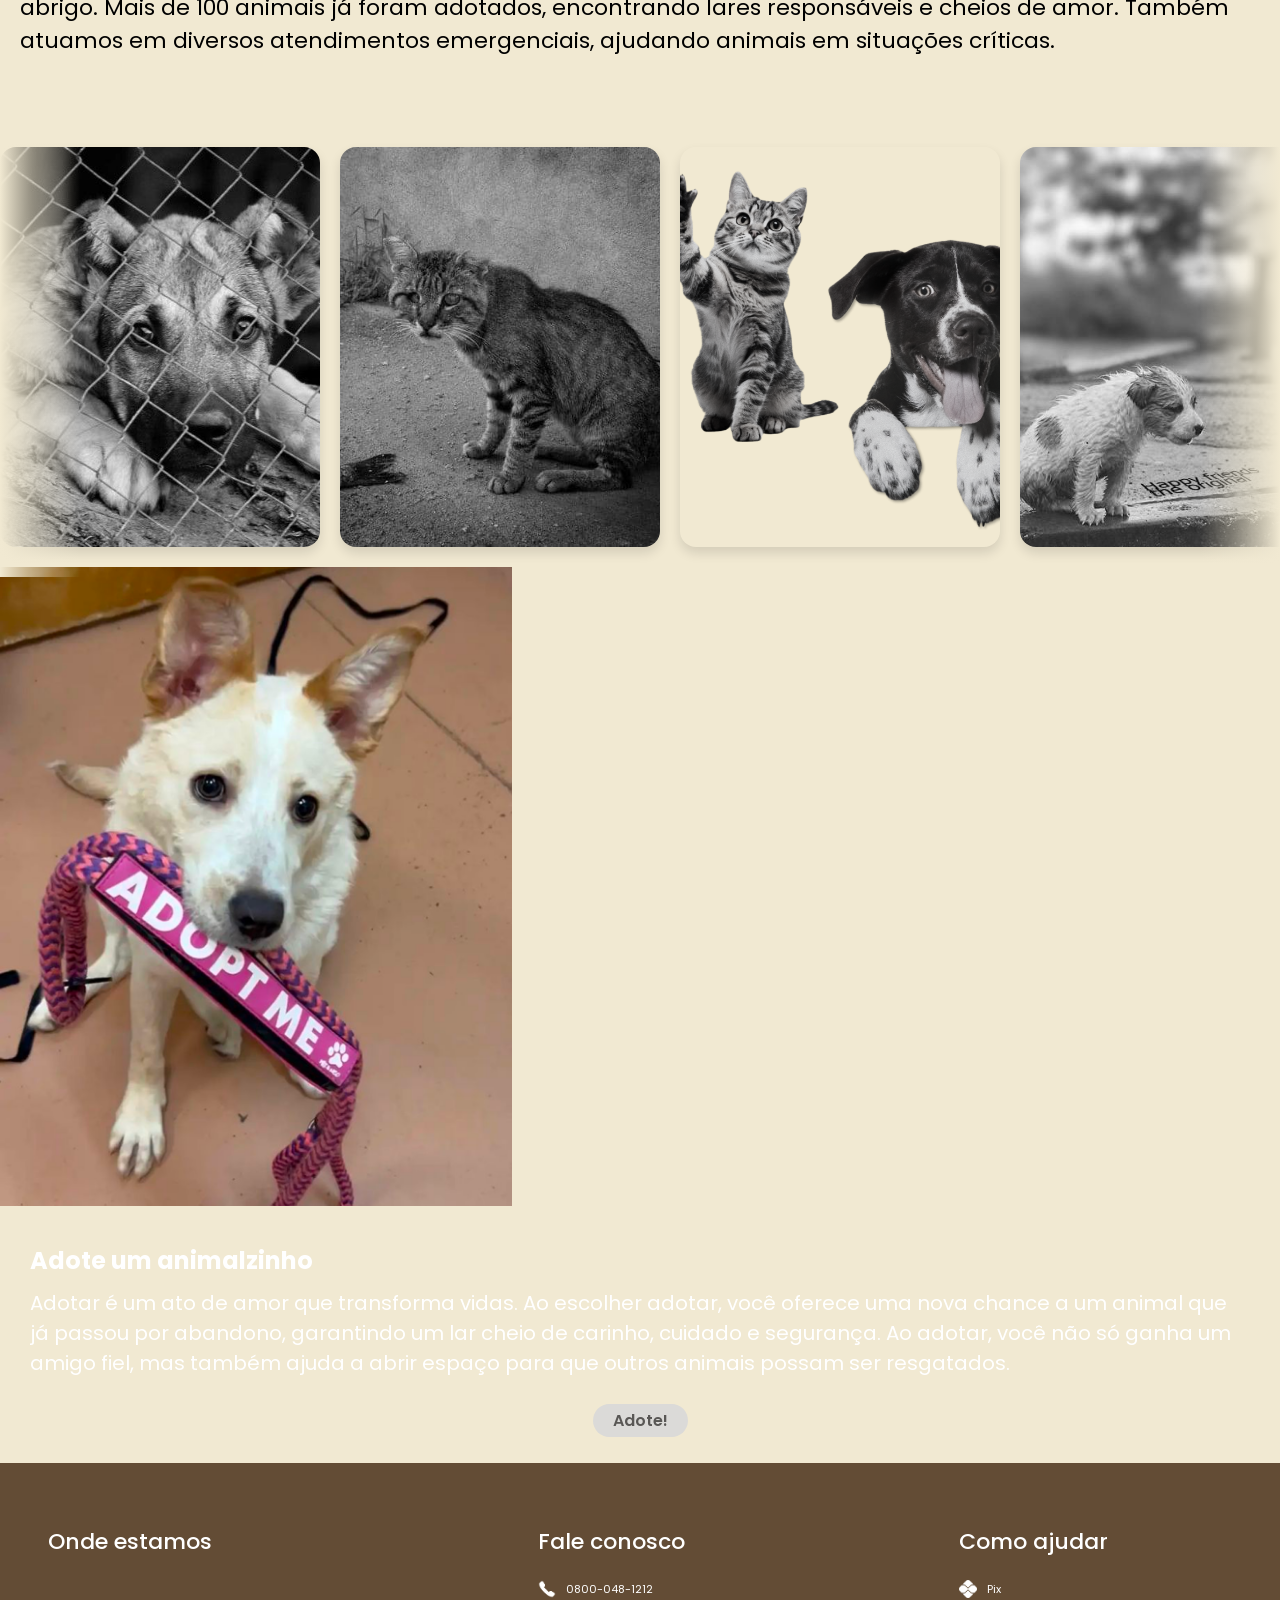
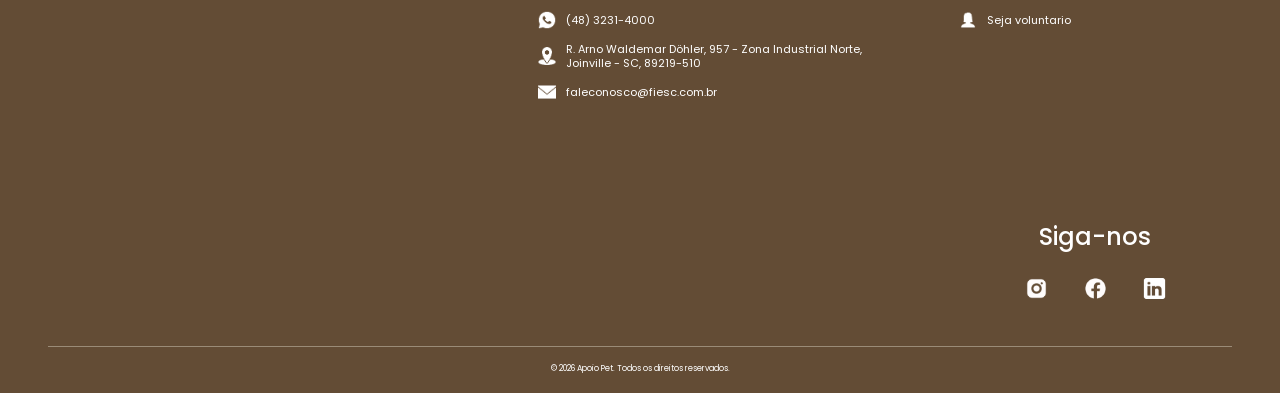
==== commit 525640b4: "Criação do JS do formulário" ====
--- a/src/main/resources/static/index.html
+++ b/src/main/resources/static/index.html
@@ -5,6 +5,7 @@
     <meta charset="UTF-8">
     <meta name="viewport" content="width=device-width, initial-scale=1.0">
     <title>Document</title>
+    <link rel="icon" href="./assets/imgs/logo_guia.png">
     <link rel="stylesheet" href="./assets/css/index.css">
 </head>
 
@@ -157,7 +158,7 @@
             <div class="rodape-coluna ajuda">
                 <h3>Como ajudar</h3>
 
-                <a href="#" class="rodape-botao">
+                <a href="./doe.html" class="rodape-botao">
                     <img src="./assets/imgs/Sobre_Nos_Imagem/Pix.png" alt="Pix">
                     Pix
                 </a>
--- a/src/main/resources/static/assets/css/index.css
+++ b/src/main/resources/static/assets/css/index.css
@@ -125,11 +125,17 @@
 }
 
 #banner .hero-media img {
+<<<<<<< Updated upstream
     width: 500px;
     max-width: 45vw;
     margin-top: 65px;
     position: relative;
     top: 160px
+=======
+    width: 550px;
+    position: relative;
+    top: 175px;
+>>>>>>> Stashed changes
 }
 
 /* ── MISSION ── */
@@ -239,6 +245,7 @@
     transition: transform 0.4s ease, box-shadow 0.4s ease;
 }
 
+<<<<<<< Updated upstream
 /* Efeito de "pulo" e destaque ao passar o mouse */
 .slider-item:hover img {
     transform: translateY(-8px) scale(1.03);
@@ -260,6 +267,21 @@
     }
 }
 
+=======
+@keyframes scroll {
+    0% {
+        transform: translateX(0);
+    }
+
+    100% {
+        transform: translateX(calc(-33.33% * 6));
+    }
+}
+
+.slider:hover .slider-track {
+    animation-play-state: paused;
+}
+>>>>>>> Stashed changes
 
 /* ── ADOPTION ── */
 .adoption {
@@ -398,6 +420,7 @@
 /* ═══════════════════════════════════════════
    RESPONSIVO — tablet  (701px – 1024px)
 ═══════════════════════════════════════════ */
+<<<<<<< Updated upstream
 @media (min-width: 701px) and (max-width: 1024px) {
 
     /* ── Header ── */
@@ -566,6 +589,41 @@
         height: 22px;
         margin: 0 10px;
     }
+=======
+@media (max-width: 1024px) {
+    #banner .hero-content h1 {
+        font-size: 58px;
+        line-height: 66px;
+    }
+
+    #banner .hero-media img {
+        width: 450px;
+        max-width: 45vw;
+        position: relative;
+        top: 100px;
+
+    }
+
+    .mission-about h1 {
+        font-size: 36px;
+    }
+
+    .mission-gallery img {
+        width: 25vw;
+    }
+
+    .adoption-image-container img {
+        width: 44vw;
+    }
+
+    .rodape-grid {
+        gap: 36px;
+    }
+
+    .redes {
+        margin-top: 80px;
+    }
+>>>>>>> Stashed changes
 }
 
 /* ═══════════════════════════════════════════
@@ -672,9 +730,14 @@
     #banner .hero-media img {
         width: 80%;
         max-width: 320px;
+<<<<<<< Updated upstream
         margin-top: 0;
         top: 0;
         position: static;
+=======
+        position: relative;
+        top: 50px;
+>>>>>>> Stashed changes
     }
 
     /* ── Mission ── */
@@ -811,6 +874,7 @@
         margin-top: 8px;
         text-align: left;
     }
+<<<<<<< Updated upstream
 
     .redes h3 {
         font-size: 16px;
@@ -829,5 +893,66 @@
     .copy {
         font-size: 8px;
         margin-top: 10px;
+=======
+
+    .redes h3 {
+        font-size: 16px;
+    }
+
+    .redes img {
+        width: 22px;
+        height: 22px;
+        margin: 0 8px 0 0;
+    }
+
+    .linha-rodape {
+        margin-top: 24px;
+    }
+
+    .copy {
+        font-size: 8px;
+        margin-top: 10px;
+    }
+}
+
+/* ═══════════════════════════════════════════
+   RESPONSIVO — pequeno  (≤ 480px)
+═══════════════════════════════════════════ */
+@media (max-width: 480px) {
+    #banner .hero-content h1 {
+        font-size: 32px;
+        line-height: 38px;
+    }
+
+    #banner .hero-content p {
+        font-size: 14px;
+    }
+
+    .mission-about h1 {
+        font-size: 22px;
+    }
+
+    .adoption-content h1 {
+        font-size: 22px;
+    }
+
+    .adoption-content p {
+        font-size: 14px;
+    }
+
+    .rescue-cases {
+        font-size: 13px;
+    }
+
+    .rescue-cases h1 {
+        font-size: 20px;
+    }
+
+    #banner .hero-media img {
+        width: 90%;
+        max-width: 260px;
+
+        top: 30px;
+>>>>>>> Stashed changes
     }
 }
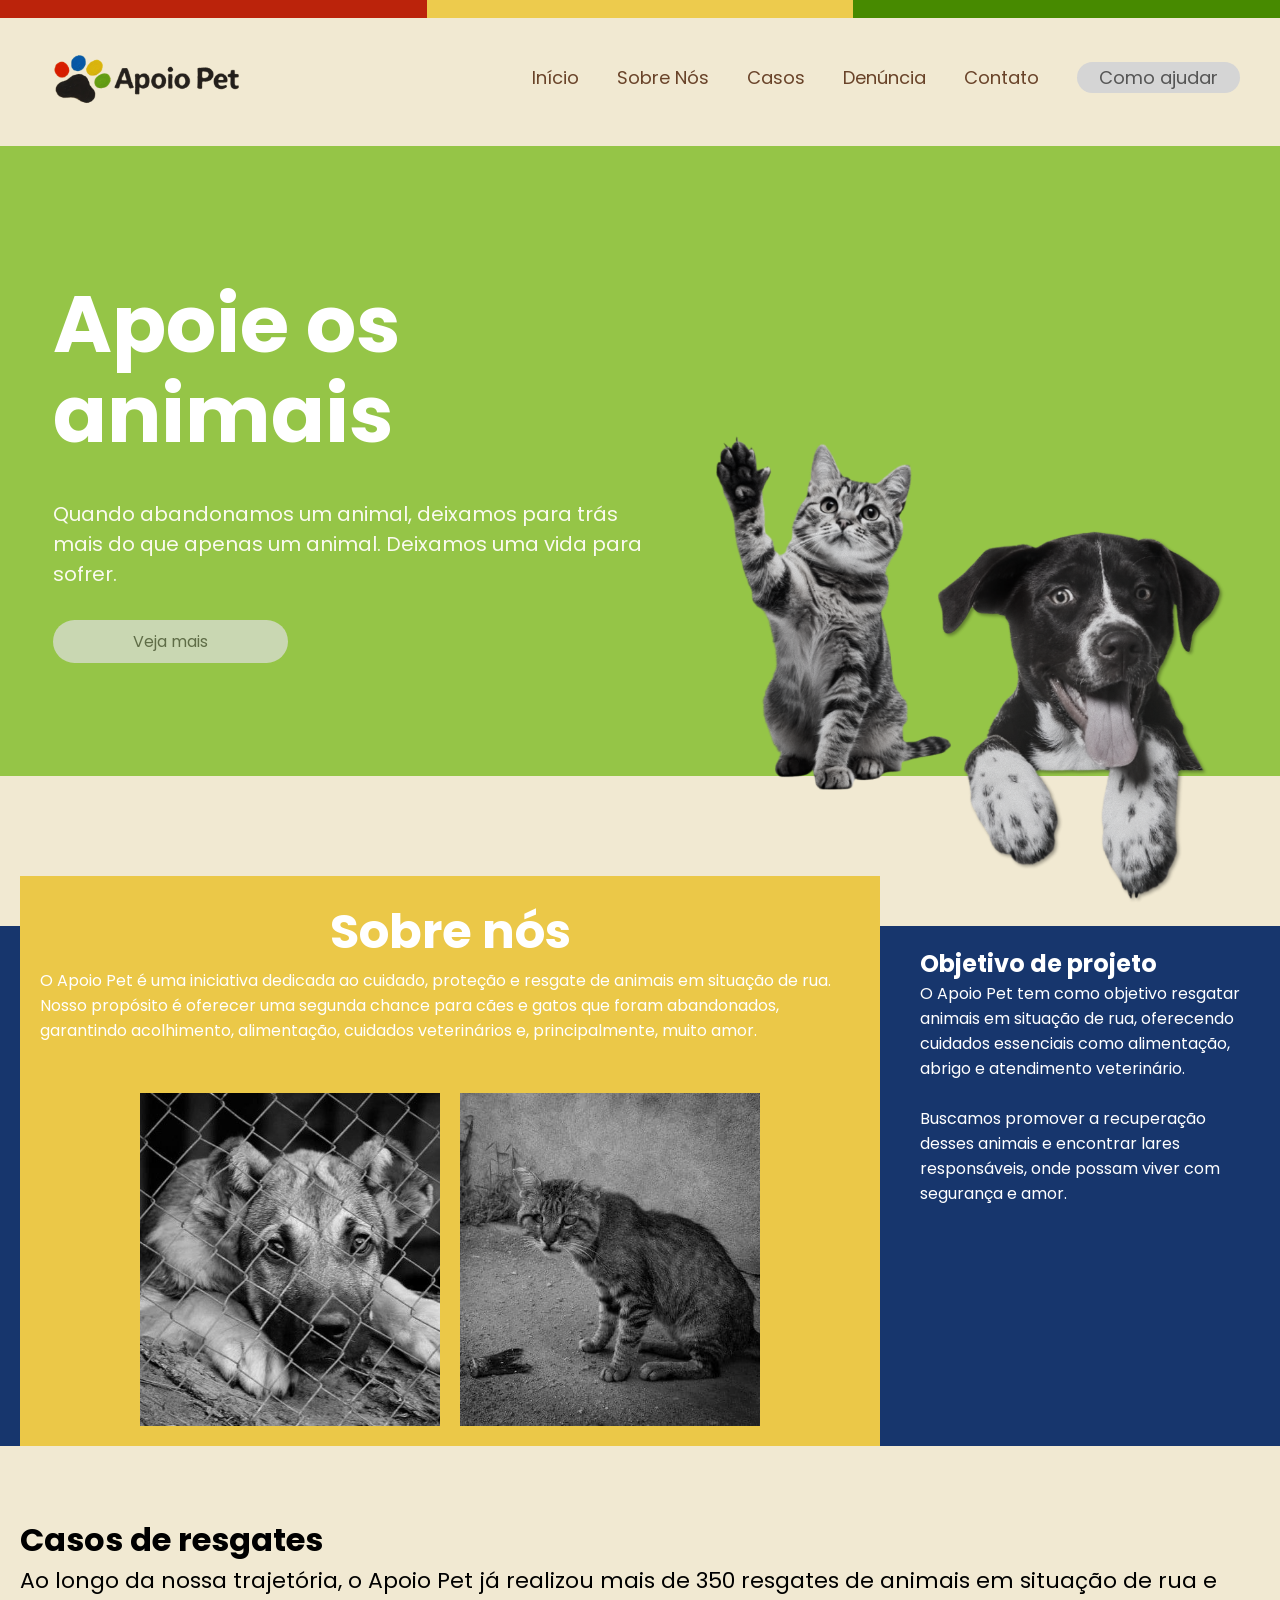
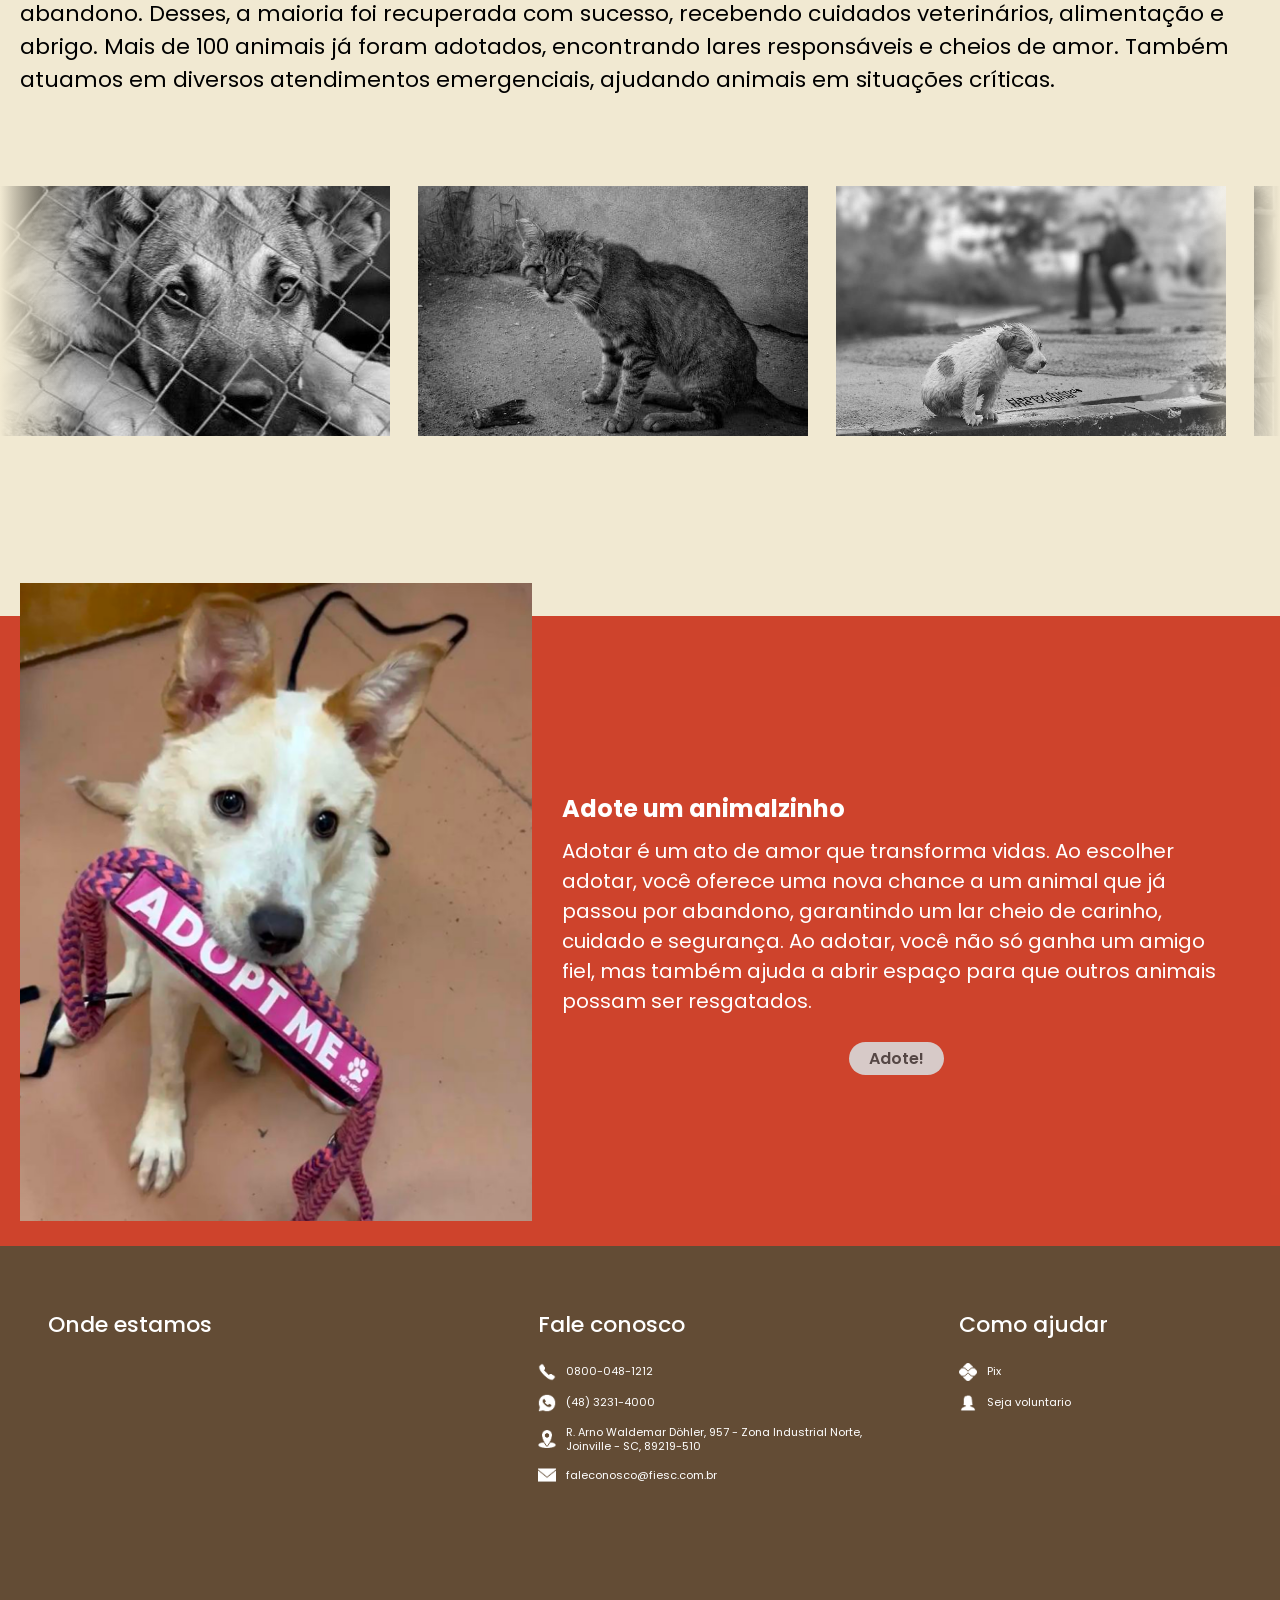
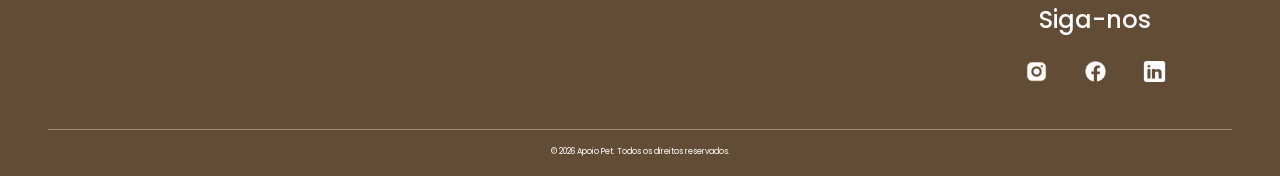
==== commit 47197b32: "Mudanças de responisividadade do index" ====
--- a/src/main/resources/static/index.html
+++ b/src/main/resources/static/index.html
@@ -1,6 +1,5 @@
 <!DOCTYPE html>
 <html lang="pt-br">
-
 <head>
     <meta charset="UTF-8">
     <meta name="viewport" content="width=device-width, initial-scale=1.0">
@@ -8,38 +7,33 @@
     <link rel="icon" href="./assets/imgs/logo_guia.png">
     <link rel="stylesheet" href="./assets/css/index.css">
 </head>
-
 <body>
     <div class="top-bar">
         <div class="top-bar-segment--red"></div>
         <div class="top-bar-segment--yellow"></div>
         <div class="top-bar-segment--green"></div>
     </div>
+    
     <header class="cabecalho">
-    <img src="./assets/imgs/logo.png" alt="Apoio Pet" class="logo">
+        <img src="./assets/imgs/logo.png" alt="Apoio Pet" class="logo">
+        <button class="menu-mobile" id="btnMenu" aria-label="Abrir menu">☰</button>
+        <div class="fundo-menu" id="fundoMenu"></div>
+        <nav class="menu" id="menu">
+            <button class="fechar-menu" id="fecharMenu" aria-label="Fechar menu">×</button>
+            <a href="#">Início</a>
+            <a href="./Sobre_Nos.html">Sobre Nós</a>
+            <a href="./historia_e_impacto.html">Casos</a>
+            <a href="./denuncias.html">Denúncia</a>
+            <a href="#footer">Contato</a>
+            <a href="./doe.html" class="btn-ajuda">Como ajudar</a>
+        </nav>
+    </header>
 
-    <button class="menu-mobile" id="btnMenu" aria-label="Abrir menu">☰</button>
-
-    <div class="fundo-menu" id="fundoMenu"></div>
-
-    <nav class="menu" id="menu">
-        <button class="fechar-menu" id="fecharMenu" aria-label="Fechar menu">×</button>
-
-        <a href="#">Início</a>
-        <a href="./Sobre_Nos.html">Sobre Nós</a>
-        <a href=".">Casos</a>
-        <a href="./denuncias.html">Denúncia</a>
-        <a href="">Contato</a>
-        <a href="./" class="btn-ajuda">Como ajudar</a>
-    </nav>
-</header>
     <section id="banner">
         <div class="hero-content">
             <h1>Apoie os animais</h1>
-            <p>Quando abandonamos um animal,
-                deixamos para trás mais do que apenas um animal.
-                Deixamos uma vida para sofrer.</p>
-            <a href="">Veja mais</a>
+            <p>Quando abandonamos um animal, deixamos para trás mais do que apenas um animal. Deixamos uma vida para sofrer.</p>
+            <a href="./Sobre_Nos.html">Veja mais</a>
         </div>
         <div class="hero-media">
             <img src="./assets/imgs/gato-cachorro.png" alt="">
@@ -49,55 +43,44 @@
     <section class="mission">
         <div class="mission-about">
             <h1>Sobre nós</h1>
-            <p>O Apoio Pet é uma iniciativa dedicada ao cuidado, proteção e resgate de animais em situação de rua. Nosso
-                propósito é oferecer uma segunda chance para cães e gatos que foram abandonados, garantindo acolhimento,
-                alimentação, cuidados veterinários e, principalmente, muito amor.</p>
+            <p>O Apoio Pet é uma iniciativa dedicada ao cuidado, proteção e resgate de animais em situação de rua. Nosso propósito é oferecer uma segunda chance para cães e gatos que foram abandonados, garantindo acolhimento, alimentação, cuidados veterinários e, principalmente, muito amor.</p>
             <div class="mission-gallery">
+                <!-- Mantivemos apenas duas imagens (um cachorro e um gato) -->
                 <img src="./assets/imgs/cachorro_maltratado1.jpg" alt="">
                 <img src="./assets/imgs/gato_maltratado1.jpg" alt="">
-                <img src="./assets/imgs/cachorro_maltratado2.jpg" alt="">
             </div>
         </div>
         <div class="mission-details">
             <h1>Objetivo de projeto</h1>
-            <p>O Apoio Pet tem como objetivo resgatar animais em situação de rua, oferecendo cuidados essenciais como
-                alimentação, abrigo e atendimento veterinário. </p>
+            <p>O Apoio Pet tem como objetivo resgatar animais em situação de rua, oferecendo cuidados essenciais como alimentação, abrigo e atendimento veterinário. </p>
             <br>
-            <p>Buscamos promover a recuperação desses animais e encontrar lares responsáveis, onde possam viver com
-                segurança e amor.</p>
+            <p>Buscamos promover a recuperação desses animais e encontrar lares responsáveis, onde possam viver com segurança e amor.</p>
         </div>
     </section>
 
     <section class="rescue-cases">
         <h1>Casos de resgates</h1>
-        <p>Ao longo da nossa trajetória, o Apoio Pet já realizou mais de 350 resgates de animais em situação de rua e
-            abandono. Desses, a maioria foi recuperada com sucesso, recebendo cuidados veterinários, alimentação e
-            abrigo. Mais de 100 animais já foram adotados, encontrando lares responsáveis e cheios de amor. Também
-            atuamos em diversos atendimentos emergenciais, ajudando animais em situações críticas.</p>
+        <p>Ao longo da nossa trajetória, o Apoio Pet já realizou mais de 350 resgates de animais em situação de rua e abandono. Desses, a maioria foi recuperada com sucesso, recebendo cuidados veterinários, alimentação e abrigo. Mais de 100 animais já foram adotados, encontrando lares responsáveis e cheios de amor. Também atuamos em diversos atendimentos emergenciais, ajudando animais em situações críticas.</p>
     </section>
 
-   <div class="slider">
-    <div class="slider-track">
-        <!-- 1º Conjunto de Imagens -->
-        <div class="slider-item"><img src="./assets/imgs/cachorro_maltratado1.jpg" alt="Caso 1"></div>
-        <div class="slider-item"><img src="./assets/imgs/gato_maltratado1.jpg" alt="Caso 2"></div>
-        <div class="slider-item"><img src="./assets/imgs/gato-cachorro.png" alt="Caso 3"></div>
-        <div class="slider-item"><img src="./assets/imgs/cachorro_maltratado2.jpg" alt="Caso 4"></div>
-        <div class="slider-item"><img src="./assets/imgs/imagem_caso1.png" alt="Caso 5"></div>
-        <div class="slider-item"><img src="./assets/imgs/imagem_caso2.png" alt="Caso 6"></div>
-        <div class="slider-item"><img src="./assets/imgs/imagem_caso3.png" alt="Caso 7"></div>
-
-        <!-- 2º Conjunto Duplicado (Essencial para o Loop Perfeito) -->
-        <div class="slider-item"><img src="./assets/imgs/cachorro_maltratado1.jpg" alt="Caso 1 Clone"></div>
-        <div class="slider-item"><img src="./assets/imgs/gato_maltratado1.jpg" alt="Caso 2 Clone"></div>
-        <div class="slider-item"><img src="./assets/imgs/gato-cachorro.png" alt="Caso 3 Clone"></div>
-        <div class="slider-item"><img src="./assets/imgs/cachorro_maltratado2.jpg" alt="Caso 4 Clone"></div>
-        <div class="slider-item"><img src="./assets/imgs/imagem_caso1.png" alt="Caso 5 Clone"></div>
-        <div class="slider-item"><img src="./assets/imgs/imagem_caso2.png" alt="Caso 6 Clone"></div>
-        <div class="slider-item"><img src="./assets/imgs/imagem_caso3.png" alt="Caso 7 Clone"></div>
+    <div class="slider">
+        <div class="slider-track">
+            <!-- 1º Conjunto de Imagens -->
+            <div class="slider-item"><img src="./assets/imgs/cachorro_maltratado1.jpg" alt="Caso 1"></div>
+            <div class="slider-item"><img src="./assets/imgs/gato_maltratado1.jpg" alt="Caso 2"></div>
+            <div class="slider-item"><img src="./assets/imgs/cachorro_maltratado2.jpg" alt="Caso 4"></div>
+            <div class="slider-item"><img src="./assets/imgs/imagem_caso1.png" alt="Caso 5"></div>
+            <div class="slider-item"><img src="./assets/imgs/imagem_caso2.png" alt="Caso 6"></div>
+            <div class="slider-item"><img src="./assets/imgs/imagem_caso3.png" alt="Caso 7"></div>
+            <!-- 2º Conjunto Duplicado -->
+            <div class="slider-item"><img src="./assets/imgs/cachorro_maltratado1.jpg" alt="Caso 1 Clone"></div>
+            <div class="slider-item"><img src="./assets/imgs/gato_maltratado1.jpg" alt="Caso 2 Clone"></div>
+            <div class="slider-item"><img src="./assets/imgs/cachorro_maltratado2.jpg" alt="Caso 4 Clone"></div>
+            <div class="slider-item"><img src="./assets/imgs/imagem_caso1.png" alt="Caso 5 Clone"></div>
+            <div class="slider-item"><img src="./assets/imgs/imagem_caso2.png" alt="Caso 6 Clone"></div>
+            <div class="slider-item"><img src="./assets/imgs/imagem_caso3.png" alt="Caso 7 Clone"></div>
+        </div>
     </div>
-</div>
-
 
     <section class="adoption">
         <div class="adoption-image-container">
@@ -105,23 +88,17 @@
         </div>
         <div class="adoption-content">
             <h1>Adote um animalzinho</h1>
-            <p>Adotar é um ato de amor que transforma vidas. Ao escolher adotar, você oferece uma nova chance a um
-                animal que já passou por abandono, garantindo um lar cheio de carinho, cuidado e segurança.
-                Ao adotar, você não só ganha um amigo fiel, mas também ajuda a abrir espaço para que outros animais
-                possam ser resgatados.</p>
+            <p>Adotar é um ato de amor que transforma vidas. Ao escolher adotar, você oferece uma nova chance a um animal que já passou por abandono, garantindo um lar cheio de carinho, cuidado e segurança. Ao adotar, você não só ganha um amigo fiel, mas também ajuda a abrir espaço para que outros animais possam ser resgatados.</p>
             <div class="adoption-cta-wrapper">
                 <a href="">Adote!</a>
             </div>
         </div>
     </section>
 
-    <footer class="rodape">
-
+    <footer id="footer" class="rodape">
         <div class="rodape-grid">
-
             <div class="rodape-coluna">
                 <h3>Onde estamos</h3>
-
                 <div class="mapa">
                     <iframe 
                         src="https://www.google.com/maps?q=R.%20Arno%20Waldemar%20D%C3%B6hler,%20957%20-%20Zona%20Industrial%20Norte,%20Joinville%20-%20SC,%2089219-510&output=embed"
@@ -130,67 +107,51 @@
                     </iframe>
                 </div>
             </div>
-
             <div class="rodape-coluna">
                 <h3>Fale conosco</h3>
-
                 <a href="tel:08000481212" class="rodape-botao">
                     <img src="./assets/imgs/Sobre_Nos_Imagem/Telefone.png" alt="Telefone">
                     0800-048-1212
                 </a>
-
                 <a href="https://wa.me/554832314000" class="rodape-botao">
                     <img src="./assets/imgs/Sobre_Nos_Imagem/whatsapp.png" alt="WhatsApp">
                     (48) 3231-4000
                 </a>
-
                 <a href="https://www.google.com/maps/search/?api=1&query=R.%20Arno%20Waldemar%20D%C3%B6hler,%20957%20-%20Zona%20Industrial%20Norte,%20Joinville%20-%20SC,%2089219-510" class="rodape-botao" target="_blank">
                     <img src="./assets/imgs/Sobre_Nos_Imagem/Localização.png" alt="Localização">
                     R. Arno Waldemar Döhler, 957 - Zona Industrial Norte, Joinville - SC, 89219-510
                 </a>
-
                 <a href="mailto:faleconosco@fiesc.com.br" class="rodape-botao">
                     <img src="./assets/imgs/Sobre_Nos_Imagem/Email.png" alt="Email">
                     faleconosco@fiesc.com.br
                 </a>
             </div>
-
             <div class="rodape-coluna ajuda">
                 <h3>Como ajudar</h3>
-
                 <a href="./doe.html" class="rodape-botao">
                     <img src="./assets/imgs/Sobre_Nos_Imagem/Pix.png" alt="Pix">
                     Pix
                 </a>
-
-                <a href="#" class="rodape-botao">
+                <a href="./formulario.html" class="rodape-botao">
                     <img src="./assets/imgs/Sobre_Nos_Imagem/Pessoa.png" alt="Pessoa">
                     Seja voluntario
                 </a>
-
                 <div class="redes">
                     <h3>Siga-nos</h3>
-
                     <a href="#" aria-label="Instagram">
                         <img src="./assets/imgs/Sobre_Nos_Imagem/Instagram.png" alt="Instagram">
                     </a>
-
                     <a href="#" aria-label="Facebook">
                         <img src="./assets/imgs/Sobre_Nos_Imagem/Facebook.png" alt="Facebook">
                     </a>
-
                     <a href="#" aria-label="Linkedin">
                         <img src="./assets/imgs/Sobre_Nos_Imagem/Linkedin.png" alt="Linkedin">
                     </a>
                 </div>
             </div>
-
         </div>
-
         <div class="linha-rodape"></div>
-
         <p class="copy">© 2026 Apoio Pet. Todos os direitos reservados.</p>
-
     </footer>
 
     <script>
@@ -214,11 +175,9 @@
         fundoMenu.addEventListener("click", fecharMenuLateral);
 
         const linksMenu = document.querySelectorAll(".menu a");
-
         linksMenu.forEach(function (link) {
             link.addEventListener("click", fecharMenuLateral);
         });
     </script>
 </body>
-
-</html>+</html>
--- a/src/main/resources/static/assets/css/index.css
+++ b/src/main/resources/static/assets/css/index.css
@@ -1,958 +1,983 @@
-@import url('https://fonts.googleapis.com/css2?family=Inter:ital,opsz,wght@0,14..32,100..900;1,14..32,100..900&family=Manrope:wght@200..800&family=Poppins:ital,wght@0,100;0,200;0,300;0,400;0,500;0,600;0,700;0,800;0,900;1,100;1,200;1,300;1,400;1,500;1,600;1,700;1,800;1,900&display=swap');
-@import url('https://fonts.googleapis.com/css2?family=Archivo+Black&family=Inter:ital,opsz,wght@0,14..32,100..900;1,14..32,100..900&family=Manrope:wght@200..800&family=Poppins:ital,wght@0,100;0,200;0,300;0,400;0,500;0,600;0,700;0,800;0,900;1,100;1,200;1,300;1,400;1,500;1,600;1,700;1,800;1,900&display=swap');
-
-* {
-    margin: 0;
-    padding: 0;
-    box-sizing: border-box;
-    font-family: 'Poppins';
-}
-
-body {
-    background-color: #F1E9D2;
-}
-
-/* ── TOP BAR ── */
-.top-bar {
-    width: 100%;
-    height: 2vh;
-    display: flex;
-}
-
-.top-bar-segment--red {
-    background-color: #BB230B;
-    width: 33.33vw;
-}
-
-.top-bar-segment--yellow {
-    background-color: #EDCB4D;
-    width: 33.33vw;
-}
-
-.top-bar-segment--green {
-    background-color: #478A00;
-    width: 33.33vw;
-}
-
-/* ── HEADER ── */
-.cabecalho {
-    height: 118px;
-    padding: 0 40px;
-    display: flex;
-    align-items: center;
-    justify-content: space-between;
-}
-
-.logo {
-    width: 210px;
-}
-
-.menu {
-    display: flex;
-    align-items: center;
-    gap: 38px;
-}
-
-.menu a {
-    color: #694329;
-    text-decoration: none;
-    font-size: 18px;
-    font-weight: 400;
-}
-
-.btn-ajuda {
-    background: #d5d5d5;
-    padding: 2px 22px;
-    border-radius: 20px;
-    color: #555 !important;
-}
-
-.menu-mobile,
-.fechar-menu,
-.fundo-menu {
-    display: none;
-}
-
-/* ── BANNER ── */
-#banner {
-    display: flex;
-    justify-content: space-around;
-    align-items: center;
-    background-color: #95C547;
-    min-height: 70vh;
-    margin-top: 10px;
-    padding: 20px 40px;
-}
-
-#banner .hero-content {
-    width: 50%;
-    text-align: start;
-}
-
-#banner .hero-content h1 {
-    color: white;
-    font-family: 'Poppins';
-    font-size: 80px;
-    line-height: 90px;
-    margin-top: 10px;
-}
-
-#banner .hero-content p {
-    font-size: 20px;
-    color: #fafaef;
-    margin: 40px 0;
-}
-
-#banner .hero-content a {
-    text-decoration: none;
-    color: #494848;
-    padding: 10px 80px;
-    opacity: 70%;
-    background-color: #E0E0E0;
-    border-radius: 45px;
-}
-
-#banner .hero-content a:hover {
-    color: #ffffff;
-    background-color: #a7a7a7;
-    opacity: 80%;
-}
-
-#banner .hero-media {
-    display: flex;
-    justify-content: center;
-    align-items: flex-end;
-}
-
-#banner .hero-media img {
-<<<<<<< Updated upstream
-    width: 500px;
-    max-width: 45vw;
-    margin-top: 65px;
-    position: relative;
-    top: 160px
-=======
-    width: 550px;
-    position: relative;
-    top: 175px;
->>>>>>> Stashed changes
-}
-
-/* ── MISSION ── */
-.mission {
-    margin-top: 150px;
-    display: flex;
-    background-color: #17366D;
-    color: white;
-    min-height: 400px;
-}
-
-.mission-about {
-    margin-top: -50px;
-    background-color: #EBC848;
-    flex: 1;
-    display: flex;
-    flex-direction: column;
-    align-items: center;
-    margin-left: 20px;
-    margin-right: 20px;
-    padding: 20px;
-}
-
-.mission-about h1 {
-    font-size: 48px;
-}
-
-.mission-gallery {
-    display: flex;
-    gap: 20px;
-    margin-top: 50px;
-    width: 100%;
-    justify-content: center;
-}
-
-.mission-gallery img {
-    width: 20vw;
-    object-fit: cover;
-}
-
-.mission-details {
-    padding: 20px;
-    min-width: 240px;
-    max-width: 380px;
-}
-
-/* ── RESCUE CASES ── */
-.rescue-cases {
-    margin-top: 50px;
-    padding: 20px 10px 20px 20px;
-    font-size: 22px;
-}
-
-.rescue-cases h1 {
-    font-size: 32px;
-}
-
-/* ── SLIDER OTIMIZADO ── */
-.slider {
-    width: 100%;
-    max-width: 100vw;
-    margin: 40px auto;
-    overflow: hidden;
-    position: relative;
-    padding: 30px 0; /* Espaço extra para a sombra não ser cortada */
-}
-
-/* Efeito de desvanecimento (fade) nas bordas do carrossel */
-.slider::before,
-.slider::after {
-    content: "";
-    position: absolute;
-    top: 0;
-    width: 80px;
-    height: 100%;
-    z-index: 2;
-    pointer-events: none;
-}
-.slider::before {
-    left: 0;
-    background: linear-gradient(to right, #F1E9D2, transparent); /* Usa a cor de fundo do seu body */
-}
-.slider::after {
-    right: 0;
-    background: linear-gradient(to left, #F1E9D2, transparent);
-}
-
-.slider-track {
-    display: flex;
-    gap: 20px; /* Espaçamento limpo entre as imagens */
-    width: max-content; /* Permite que o track expanda conforme o conteúdo */
-    animation: scrollSeamless 30s linear infinite; /* Movimento mais suave */
-}
-
-.slider-item {
-    flex-shrink: 0;
-    width: 320px; /* Largura padronizada para as imagens */
-}
-
-.slider-item img {
-    width: 100%;
-    height: 400px;
-    display: block;
-    object-fit: cover;
-    border-radius: 16px; /* Bordas arredondadas e modernas */
-    box-shadow: 0 6px 12px rgba(0, 0, 0, 0.12); /* Sombra elegante */
-    transition: transform 0.4s ease, box-shadow 0.4s ease;
-}
-
-<<<<<<< Updated upstream
-/* Efeito de "pulo" e destaque ao passar o mouse */
-.slider-item:hover img {
-    transform: translateY(-8px) scale(1.03);
-    box-shadow: 0 15px 25px rgba(0, 0, 0, 0.2);
-}
-
-.slider:hover .slider-track {
-    animation-play-state: paused;
-}
-
-/* Animação que desloca exatamente metade do track e reinicia */
-@keyframes scrollSeamless {
-    0% {
-        transform: translateX(0);
-    }
-    100% {
-        /* Desloca 50% do total (referente aos 7 primeiros itens) + a compensação do gap */
-        transform: translateX(calc(-50% - 10px)); 
-    }
-}
-
-=======
-@keyframes scroll {
-    0% {
-        transform: translateX(0);
-    }
-
-    100% {
-        transform: translateX(calc(-33.33% * 6));
-    }
-}
-
-.slider:hover .slider-track {
-    animation-play-state: paused;
-}
->>>>>>> Stashed changes
-
-/* ── ADOPTION ── */
-.adoption {
-    margin-top: 150px;
-    display: flex;
-    align-items: center;
-    padding: 0 20px;
-    background-color: #CD3A23F2;
-    min-height: 70vh;
-}
-
-.adoption-image-container {
-    margin-top: -50px;
-    flex-shrink: 0;
-}
-
-.adoption-image-container img {
-    width: 40vw;
-    max-height: 80vh;
-    object-fit: cover;
-}
-
-.adoption-content {
-    padding: 30px;
-    color: white;
-}
-
-.adoption-content h1 {
-    margin-bottom: 10px;
-}
-
-.adoption-content p {
-    font-size: 20px;
-}
-
-.adoption-cta-wrapper {
-    text-align: center;
-    margin-top: 30px;
-}
-
-.adoption-cta-wrapper a {
-    text-decoration: none;
-    color: #494848;
-    font-weight: 600;
-    background-color: #D9D9D9;
-    padding: 5px 20px;
-    border-radius: 20px;
-    opacity: 90%;
-}
-
-.adoption-cta-wrapper a:hover {
-    background-color: #a7a7a7;
-}
-
-/* ── FOOTER ── */
-.rodape {
-    background: #634c35;
-    color: white;
-    padding: 62px 48px 18px;
-}
-
-.rodape-grid {
-    display: grid;
-    grid-template-columns: 1.2fr 1fr .8fr;
-    gap: 80px;
-}
-
-.rodape h3 {
-    font-size: 22px;
-    font-weight: 500;
-    margin-bottom: 22px;
-}
-
-.mapa {
-    width: 100%;
-    max-width: 435px;
-    height: 282px;
-    overflow: hidden;
-}
-
-.mapa iframe {
-    width: 100%;
-    height: 100%;
-    border: 0;
-}
-
-.rodape-botao {
-    font-size: 11px;
-    margin-bottom: 13px;
-    line-height: 1.3;
-    display: flex;
-    align-items: center;
-    gap: 10px;
-    color: white;
-    text-decoration: none;
-}
-
-.rodape-botao img {
-    width: 18px;
-    height: 18px;
-    object-fit: contain;
-}
-
-.redes {
-    margin-top: 190px;
-    text-align: center;
-}
-
-.redes h3 {
-    font-size: 24px;
-}
-
-.redes a {
-    text-decoration: none;
-}
-
-.redes img {
-    width: 25px;
-    height: 25px;
-    margin: 0 15px;
-}
-
-.linha-rodape {
-    width: 100%;
-    height: 1px;
-    background: #9a8b77;
-    margin-top: 38px;
-}
-
-.copy {
-    text-align: center;
-    font-size: 8px;
-    margin-top: 16px;
-}
-
-/* ═══════════════════════════════════════════
-   RESPONSIVO — tablet  (701px – 1024px)
-═══════════════════════════════════════════ */
-<<<<<<< Updated upstream
-@media (min-width: 701px) and (max-width: 1024px) {
-
-    /* ── Header ── */
+    @import url('https://fonts.googleapis.com/css2?family=Inter:ital,opsz,wght@0,14..32,100..900;1,14..32,100..900&family=Manrope:wght@200..800&family=Poppins:ital,wght@0,100;0,200;0,300;0,400;0,500;0,600;0,700;0,800;0,900;1,100;1,200;1,300;1,400;1,500;1,600;1,700;1,800;1,900&display=swap');
+    @import url('https://fonts.googleapis.com/css2?family=Archivo+Black&family=Inter:ital,opsz,wght@0,14..32,100..900;1,14..32,100..900&family=Manrope:wght@200..800&family=Poppins:ital,wght@0,100;0,200;0,300;0,400;0,500;0,600;0,700;0,800;0,900;1,100;1,200;1,300;1,400;1,500;1,600;1,700;1,800;1,900&display=swap');
+
+    * {
+        margin: 0;
+        padding: 0;
+        box-sizing: border-box;
+        font-family: 'Poppins';
+    }
+
+    body {
+        background-color: #F1E9D2;
+    }
+
+    /* ── TOP BAR ── */
+    .top-bar {
+        width: 100%;
+        height: 2vh;
+        display: flex;
+    }
+
+    .top-bar-segment--red {
+        background-color: #BB230B;
+        width: 33.33vw;
+    }
+
+    .top-bar-segment--yellow {
+        background-color: #EDCB4D;
+        width: 33.33vw;
+    }
+
+    .top-bar-segment--green {
+        background-color: #478A00;
+        width: 33.33vw;
+    }
+
+    /* ── HEADER ── */
     .cabecalho {
-        height: 90px;
-        padding: 0 28px;
+        height: 118px;
+        padding: 0 40px;
+        display: flex;
+        align-items: center;
+        justify-content: space-between;
     }
 
     .logo {
-        width: 170px;
+        width: 210px;
     }
 
     .menu {
-        gap: 22px;
+        display: flex;
+        align-items: center;
+        gap: 38px;
     }
 
     .menu a {
-        font-size: 15px;
+        color: #694329;
+        text-decoration: none;
+        font-size: 18px;
+        font-weight: 400;
     }
 
     .btn-ajuda {
-        padding: 2px 16px;
-    }
-
-    /* ── Banner ── */
+        background: #d5d5d5;
+        padding: 2px 22px;
+        border-radius: 20px;
+        color: #555 !important;
+    }
+
+    .menu-mobile,
+    .fechar-menu,
+    .fundo-menu {
+        display: none;
+    }
+
+    /* ── BANNER ── */
     #banner {
-        padding: 20px 28px;
-        min-height: 60vh;
-        gap: 10px;
+        display: flex;
+        justify-content: space-around;
+        align-items: center;
+        background-color: #95C547;
+        min-height: 70vh;
+        margin-top: 10px;
+        padding: 20px 40px;
+    }
+
+    #banner .hero-content {
+        width: 50%;
+        text-align: start;
     }
 
     #banner .hero-content h1 {
-        font-size: 52px;
-        line-height: 60px;
+        color: white;
+        font-family: 'Poppins';
+        font-size: 80px;
+        line-height: 90px;
+        margin-top: 10px;
     }
 
     #banner .hero-content p {
-        font-size: 16px;
-        margin: 24px 0;
+        font-size: 20px;
+        color: #fafaef;
+        margin: 40px 0;
     }
 
     #banner .hero-content a {
-        padding: 10px 50px;
+        text-decoration: none;
+        color: #494848;
+        padding: 10px 80px;
+        opacity: 70%;
+        background-color: #E0E0E0;
+        border-radius: 45px;
+    }
+
+    #banner .hero-content a:hover {
+        color: #ffffff;
+        background-color: #a7a7a7;
+        opacity: 80%;
+    }
+
+    #banner .hero-media {
+        display: flex;
+        justify-content: center;
+        align-items: flex-end;
     }
 
     #banner .hero-media img {
-        width: 380px;
-        max-width: 42vw;
-        top: 100px;
-    }
-
-    /* ── Mission ── */
+        width: 500px;
+        max-width: 45vw;
+        margin-top: 65px;
+        position: relative;
+        top: 160px;
+        width: 550px;
+        position: relative;
+        top: 175px;
+    }
+
+    /* ── MISSION ── */
     .mission {
-        margin-top: 110px;
+        margin-top: 150px;
+        display: flex;
+        background-color: #17366D;
+        color: white;
+        min-height: 400px;
     }
 
     .mission-about {
-        margin-top: -40px;
-        margin-left: 14px;
-        margin-right: 14px;
-        padding: 16px;
+        margin-top: -50px;
+        background-color: #EBC848;
+        flex: 1;
+        display: flex;
+        flex-direction: column;
+        align-items: center;
+        margin-left: 20px;
+        margin-right: 20px;
+        padding: 20px;
     }
 
     .mission-about h1 {
-        font-size: 34px;
-    }
-
-    .mission-about p {
-        font-size: 14px;
+        font-size: 48px;
     }
 
     .mission-gallery {
-        gap: 12px;
+        display: flex;
+        gap: 20px;
+        margin-top: 50px;
+        width: 100%;
+        justify-content: center;
+    }
+
+    .mission-gallery img {
+        width: 30vw;
+        max-width: 300px;
+        object-fit: cover;
+    }
+
+
+    .mission-details {
+        padding: 20px;
+        min-width: 240px;
+        max-width: 380px;
+    }
+
+    /* ── RESCUE CASES ── */
+    .rescue-cases {
+        margin-top: 50px;
+        padding: 20px 10px 20px 20px;
+        font-size: 22px;
+    }
+
+    .rescue-cases h1 {
+        font-size: 32px;
+    }
+
+    /* ── SLIDER / CASOS DE RESGATE ── */
+
+    .slider {
+        width: 100%;
+        max-width: 100vw;
+        margin: 40px auto 80px;
+        overflow: hidden;
+        position: relative;
+        padding: 30px 0;
+    }
+
+    .slider::before,
+    .slider::after {
+        content: "";
+        position: absolute;
+        top: 0;
+        width: 80px;
+        height: 100%;
+        z-index: 2;
+        pointer-events: none;
+    }
+
+    .slider::before {
+        left: 0;
+        background: linear-gradient(to right, #F1E9D2, transparent);
+    }
+
+    .slider::after {
+        right: 0;
+        background: linear-gradient(to left, #F1E9D2, transparent);
+    }
+
+    .slider-track {
+        display: flex;
+        gap: 28px;
+        width: max-content;
+        animation: sliderLoop 32s linear infinite;
+    }
+
+    .slider-item {
+        flex: 0 0 auto;
+        width: 390px;
+        height: 250px;
+        overflow: hidden;
+        background: #ddd;
+    }
+
+    .slider-item img {
+        width: 100%;
+        height: 100%;
+        display: block;
+        object-fit: cover;
+        filter: grayscale(100%);
+        transition: transform 0.45s ease, filter 0.45s ease;
+    }
+
+    .slider-item:hover img {
+        transform: scale(1.08);
+        filter: grayscale(0%);
+    }
+
+    @keyframes sliderLoop {
+        from {
+            transform: translateX(0);
+        }
+
+        to {
+            transform: translateX(calc(-50% - 14px));
+        }
+    }
+
+
+    /* ── ADOPTION ── */
+    .adoption {
+        margin-top: 150px;
+        display: flex;
+        align-items: center;
+        padding: 0 20px;
+        background-color: #CD3A23F2;
+        min-height: 70vh;
+    }
+
+    .adoption-image-container {
+        margin-top: -50px;
+        flex-shrink: 0;
+    }
+
+    .adoption-image-container img {
+        width: 40vw;
+        max-height: 80vh;
+        object-fit: cover;
+    }
+
+    .adoption-content {
+        padding: 30px;
+        color: white;
+    }
+
+    .adoption-content h1 {
+        margin-bottom: 10px;
+    }
+
+    .adoption-content p {
+        font-size: 20px;
+    }
+
+    .adoption-cta-wrapper {
+        text-align: center;
         margin-top: 30px;
     }
 
-    .mission-gallery img {
-        width: 22vw;
-    }
-
-    .mission-details {
-        min-width: 200px;
-        max-width: 300px;
-        padding: 16px;
-        font-size: 14px;
-    }
-
-    /* ── Rescue cases ── */
-    .rescue-cases {
-        font-size: 18px;
-        padding: 20px 28px;
-        margin-top: 36px;
-    }
-
-    .rescue-cases h1 {
-        font-size: 26px;
-        margin-bottom: 8px;
-    }
-
-    /* ── Slider ── */
-    .slider-item img {
-        height: 220px;
-    }
-
-    /* ── Adoption ── */
-    .adoption {
-        margin-top: 110px;
-        padding: 0 14px;
-        min-height: 60vh;
-    }
-
-    .adoption-image-container {
-        margin-top: -40px;
-    }
-
-    .adoption-image-container img {
-        width: 42vw;
-        max-height: 70vh;
-    }
-
-    .adoption-content {
-        padding: 22px;
-    }
-
-    .adoption-content h1 {
-        font-size: 28px;
-    }
-
-    .adoption-content p {
-        font-size: 16px;
-    }
-
-    /* ── Footer ── */
+    .adoption-cta-wrapper a {
+        text-decoration: none;
+        color: #494848;
+        font-weight: 600;
+        background-color: #D9D9D9;
+        padding: 5px 20px;
+        border-radius: 20px;
+        opacity: 90%;
+    }
+
+    .adoption-cta-wrapper a:hover {
+        background-color: #a7a7a7;
+    }
+
+    /* ── FOOTER ── */
     .rodape {
-        padding: 44px 28px 16px;
+        background: #634c35;
+        color: white;
+        padding: 62px 48px 18px;
     }
 
     .rodape-grid {
-        grid-template-columns: 1.1fr 1fr 0.8fr;
-        gap: 36px;
+        display: grid;
+        grid-template-columns: 1.2fr 1fr .8fr;
+        gap: 80px;
     }
 
     .rodape h3 {
-        font-size: 18px;
-        margin-bottom: 16px;
+        font-size: 22px;
+        font-weight: 500;
+        margin-bottom: 22px;
     }
 
     .mapa {
-        height: 210px;
+        width: 100%;
+        max-width: 435px;
+        height: 282px;
+        overflow: hidden;
+    }
+
+    .mapa iframe {
+        width: 100%;
+        height: 100%;
+        border: 0;
     }
 
     .rodape-botao {
         font-size: 11px;
+        margin-bottom: 13px;
+        line-height: 1.3;
+        display: flex;
+        align-items: center;
+        gap: 10px;
+        color: white;
+        text-decoration: none;
+    }
+
+    .rodape-botao img {
+        width: 18px;
+        height: 18px;
+        object-fit: contain;
     }
 
     .redes {
-        margin-top: 80px;
+        margin-top: 190px;
+        text-align: center;
     }
 
     .redes h3 {
-        font-size: 18px;
+        font-size: 24px;
+    }
+
+    .redes a {
+        text-decoration: none;
     }
 
     .redes img {
-        width: 22px;
-        height: 22px;
-        margin: 0 10px;
-    }
-=======
-@media (max-width: 1024px) {
-    #banner .hero-content h1 {
-        font-size: 58px;
-        line-height: 66px;
-    }
-
-    #banner .hero-media img {
-        width: 450px;
-        max-width: 45vw;
-        position: relative;
-        top: 100px;
-
-    }
-
-    .mission-about h1 {
-        font-size: 36px;
-    }
-
-    .mission-gallery img {
-        width: 25vw;
-    }
-
-    .adoption-image-container img {
-        width: 44vw;
-    }
-
-    .rodape-grid {
-        gap: 36px;
-    }
-
-    .redes {
-        margin-top: 80px;
-    }
->>>>>>> Stashed changes
-}
-
-/* ═══════════════════════════════════════════
-   RESPONSIVO — mobile  (≤ 900px)
-═══════════════════════════════════════════ */
-@media (max-width: 900px) {
-
-    /* ── Header ── */
-    .cabecalho {
-        height: 60px;
-        padding: 0 18px;
-    }
-
-    .logo {
-        width: 125px;
-    }
-
-    .menu-mobile {
-        display: block;
-        font-size: 34px;
-        background: none;
-        border: none;
-        color: #694329;
-        cursor: pointer;
-    }
-
-    .fundo-menu {
-        display: none;
-        position: fixed;
-        inset: 0;
-        background: rgba(0, 0, 0, .45);
-        z-index: 99;
-    }
-
-    .fundo-menu.ativo {
-        display: block;
-    }
-
-    .menu {
-        position: fixed;
-        top: 0;
-        right: -270px;
-        width: 270px;
-        height: 100vh;
-        background: #fff8e8;
-        padding: 70px 25px 25px;
-        z-index: 100;
-        display: flex;
-        flex-direction: column;
-        align-items: flex-start;
-        gap: 22px;
-        transition: .3s;
-    }
-
-    .menu.ativo {
-        right: 0;
-    }
-
-    .fechar-menu {
-        display: block;
-        position: absolute;
-        top: 18px;
-        right: 22px;
-        border: 0;
-        background: none;
-        font-size: 35px;
-        color: #694329;
-        cursor: pointer;
-    }
-
-    /* ── Banner ── */
-    #banner {
-        flex-direction: column;
-        min-height: auto;
-        padding: 40px 24px 32px;
+        width: 25px;
+        height: 25px;
+        margin: 0 15px;
+    }
+
+    .linha-rodape {
+        width: 100%;
+        height: 1px;
+        background: #9a8b77;
+        margin-top: 38px;
+    }
+
+    .copy {
         text-align: center;
-        gap: 20px;
-    }
-
-    #banner .hero-content {
-        width: 100%;
-        text-align: center;
-    }
-
-    #banner .hero-content h1 {
-        font-size: 40px;
-        line-height: 48px;
-        margin-top: 0;
-    }
-
-    #banner .hero-content p {
-        font-size: 16px;
-        margin: 20px 0 28px;
-    }
-
-    #banner .hero-content a {
-        padding: 10px 50px;
-    }
-
-    #banner .hero-media {
-        margin-top: 0;
-    }
-
-    #banner .hero-media img {
-        width: 80%;
-        max-width: 320px;
-<<<<<<< Updated upstream
-        margin-top: 0;
-        top: 0;
-        position: static;
-=======
-        position: relative;
-        top: 50px;
->>>>>>> Stashed changes
-    }
-
-    /* ── Mission ── */
-    .mission {
-        flex-direction: column;
-        margin-top: 50px;
-        min-height: auto;
-    }
-
-    .mission-about {
-        margin-top: 0;
-        margin-left: 0;
-        margin-right: 0;
-        width: 100%;
-        padding: 24px 16px;
-    }
-
-    .mission-about h1 {
-        font-size: 28px;
-        text-align: center;
-    }
-
-    .mission-about p {
-        font-size: 14px;
-        text-align: center;
-    }
-
-    .mission-gallery {
-        flex-direction: column;
-        align-items: center;
-        gap: 12px;
-        margin-top: 20px;
-    }
-
-    .mission-gallery img {
-        width: 90%;
-        max-width: 400px;
-    }
-
-    .mission-details {
-        max-width: 100%;
-        padding: 24px 20px;
-        font-size: 14px;
-    }
-
-    /* ── Rescue cases ── */
-    .rescue-cases {
-        font-size: 15px;
-        padding: 20px 20px;
-        margin-top: 30px;
-    }
-
-    .rescue-cases h1 {
-        font-size: 24px;
-        margin-bottom: 10px;
-    }
-
-    /* ── Slider ── */
-    .slider-item {
-        flex: 0 0 50%;
-    }
-
-    .slider-item img {
-        width: 100%;
-        height: 180px;
-    }
-
-    /* ── Adoption ── */
-    .adoption {
-        flex-direction: column;
-        min-height: auto;
-        margin-top: 50px;
-        padding: 0;
-    }
-
-    .adoption-image-container {
-        margin-top: 0;
-        width: 100%;
-    }
-
-    .adoption-image-container img {
-        width: 100%;
-        max-height: 280px;
-        object-fit: cover;
-    }
-
-    .adoption-content {
-        padding: 24px 20px 32px;
-    }
-
-    .adoption-content h1 {
-        font-size: 26px;
-    }
-
-    .adoption-content p {
-        font-size: 16px;
-    }
-
-    .adoption-cta-wrapper {
-        width: 100%;
-    }
-
-    /* ── Footer ── */
-    .rodape {
-        padding: 32px 18px 14px;
-    }
-
-    .rodape-grid {
-        grid-template-columns: 1fr;
-        gap: 28px;
-    }
-
-    .rodape h3 {
-        font-size: 16px;
-        margin-bottom: 12px;
-    }
-
-    .mapa {
-        height: 160px;
-    }
-
-    .rodape-botao {
-        font-size: 12px;
-        gap: 8px;
-        margin-bottom: 10px;
-    }
-
-    .rodape-botao img {
-        width: 16px;
-        height: 16px;
-    }
-
-    .redes {
-        margin-top: 8px;
-        text-align: left;
-    }
-<<<<<<< Updated upstream
-
-    .redes h3 {
-        font-size: 16px;
-    }
-
-    .redes img {
-        width: 22px;
-        height: 22px;
-        margin: 0 8px 0 0;
-    }
-
-    .linha-rodape {
-        margin-top: 24px;
-    }
-
-    .copy {
         font-size: 8px;
-        margin-top: 10px;
-=======
-
-    .redes h3 {
-        font-size: 16px;
-    }
-
-    .redes img {
-        width: 22px;
-        height: 22px;
-        margin: 0 8px 0 0;
-    }
-
-    .linha-rodape {
-        margin-top: 24px;
-    }
-
-    .copy {
-        font-size: 8px;
-        margin-top: 10px;
-    }
-}
-
-/* ═══════════════════════════════════════════
-   RESPONSIVO — pequeno  (≤ 480px)
-═══════════════════════════════════════════ */
-@media (max-width: 480px) {
-    #banner .hero-content h1 {
-        font-size: 32px;
-        line-height: 38px;
-    }
-
-    #banner .hero-content p {
-        font-size: 14px;
-    }
-
-    .mission-about h1 {
-        font-size: 22px;
-    }
-
-    .adoption-content h1 {
-        font-size: 22px;
-    }
-
-    .adoption-content p {
-        font-size: 14px;
-    }
-
-    .rescue-cases {
-        font-size: 13px;
-    }
-
-    .rescue-cases h1 {
-        font-size: 20px;
-    }
-
-    #banner .hero-media img {
-        width: 90%;
-        max-width: 260px;
-
-        top: 30px;
->>>>>>> Stashed changes
-    }
-}+        margin-top: 16px;
+    }
+
+    /* ═══════════════════════════════════════════
+    RESPONSIVO — tablet  (701px – 1024px)
+    ═══════════════════════════════════════════ */
+    @media (min-width: 701px) and (max-width: 1024px) {
+
+        /* ── Header ── */
+        .cabecalho {
+            height: 90px;
+            padding: 0 28px;
+        }
+
+        .logo {
+            width: 170px;
+        }
+
+        .menu {
+            gap: 22px;
+        }
+
+        .menu a {
+            font-size: 15px;
+        }
+
+        .btn-ajuda {
+            padding: 2px 16px;
+        }
+
+        /* ── Banner Ajustado ── */
+        #banner {
+            padding: 15px 28px;
+            /* Reduzido o padding vertical de 20px para 15px */
+            height: 50vh;
+            /* Reduzido de 60vh para 45vh */
+            gap: 10px;
+        }
+
+        #banner .hero-content h1 {
+            font-size: 44px;
+            /* Reduzido um pouco mais de 52px para 44px */
+            line-height: 50px;
+        }
+
+        #banner .hero-content p {
+            font-size: 15px;
+            margin: 16px 0;
+            /* Diminuído o espaçamento entre o texto e o botão */
+        }
+
+        #banner .hero-content a {
+            padding: 8px 40px;
+            /* Botão ligeiramente menor */
+        }
+
+        #banner .hero-media img {
+            width: 80%;
+            max-width: 42vw;
+            position: relative;
+            /* Garante o posicionamento */
+            top: 120px;
+            /* Aumente este valor para descer mais (antes era 100px) */
+        }
+
+        /* ── Mission ── */
+        .mission {
+            margin-top: 110px;
+        }
+
+        .mission-about {
+            margin-top: -40px;
+            margin-left: 14px;
+            margin-right: 14px;
+            padding: 16px;
+        }
+
+        .mission-about h1 {
+            font-size: 34px;
+        }
+
+        .mission-about p {
+            font-size: 14px;
+        }
+
+        .mission-gallery {
+            gap: 15px;
+            margin-top: 30px;
+        }
+
+        .mission-gallery img {
+            width: 35vw;
+            /* Aumenta o tamanho delas no tablet para não sobrar muito espaço vazio */
+        }
+
+
+        .mission-details {
+            min-width: 200px;
+            max-width: 300px;
+            padding: 16px;
+            font-size: 14px;
+        }
+
+        /* ── Rescue cases ── */
+        .rescue-cases {
+            font-size: 18px;
+            padding: 20px 28px;
+            margin-top: 36px;
+        }
+
+        .rescue-cases h1 {
+            font-size: 26px;
+            margin-bottom: 8px;
+        }
+
+        /* ── Slider ── */
+        .slider-item img {
+            height: 220px;
+        }
+
+        /* ── Adoption ── */
+        .adoption {
+            margin-top: 110px;
+            padding: 0 14px;
+            min-height: 60vh;
+        }
+
+        .adoption-image-container {
+            margin-top: -40px;
+        }
+
+        .adoption-image-container img {
+            width: 42vw;
+            max-height: 70vh;
+        }
+
+        .adoption-content {
+            padding: 22px;
+        }
+
+        .adoption-content h1 {
+            font-size: 28px;
+        }
+
+        .adoption-content p {
+            font-size: 16px;
+        }
+
+        /* ── Footer ── */
+        .rodape {
+            padding: 44px 28px 16px;
+        }
+
+        .rodape-grid {
+            grid-template-columns: 1.1fr 1fr 0.8fr;
+            gap: 36px;
+        }
+
+        .rodape h3 {
+            font-size: 18px;
+            margin-bottom: 16px;
+        }
+
+        .mapa {
+            height: 210px;
+        }
+
+        .rodape-botao {
+            font-size: 11px;
+        }
+
+        .redes {
+            margin-top: 80px;
+        }
+
+        .redes h3 {
+            font-size: 18px;
+        }
+
+        .redes img {
+            width: 22px;
+            height: 22px;
+            margin: 0 10px;
+        }
+    }
+
+    @media (max-width: 1024px) {
+        #banner .hero-content h1 {
+            font-size: 58px;
+            line-height: 66px;
+        }
+
+        #banner .hero-media img {
+            width: 380px;
+            max-width: 42vw;
+            position: relative;
+            /* Garante o posicionamento */
+            top: 60px;
+            /* Aumente este valor para descer mais (antes era 100px) */
+        }
+
+        .mission-about h1 {
+            font-size: 36px;
+        }
+
+        .mission-gallery img {
+            width: 25vw;
+        }
+
+        .adoption-image-container img {
+            width: 44vw;
+        }
+
+        .rodape-grid {
+            gap: 36px;
+        }
+
+        .redes {
+            margin-top: 80px;
+        }
+    }
+
+    /* ═══════════════════════════════════════════
+    RESPONSIVO — mobile  (≤ 900px)
+    ═══════════════════════════════════════════ */
+    @media (max-width: 900px) {
+
+        /* ── Header ── */
+        .cabecalho {
+            height: 60px;
+            padding: 0 18px;
+        }
+
+        .logo {
+            width: 125px;
+        }
+
+        .menu-mobile {
+            display: block;
+            font-size: 34px;
+            background: none;
+            border: none;
+            color: #694329;
+            cursor: pointer;
+        }
+
+        .fundo-menu {
+            display: none;
+            position: fixed;
+            inset: 0;
+            background: rgba(0, 0, 0, .45);
+            z-index: 99;
+        }
+
+        .fundo-menu.ativo {
+            display: block;
+        }
+
+        .menu {
+            position: fixed;
+            top: 0;
+            right: -270px;
+            width: 270px;
+            height: 100vh;
+            background: #fff8e8;
+            padding: 70px 25px 25px;
+            z-index: 100;
+            display: flex;
+            flex-direction: column;
+            align-items: flex-start;
+            gap: 22px;
+            transition: .3s;
+        }
+
+        .menu.ativo {
+            right: 0;
+        }
+
+        .fechar-menu {
+            display: block;
+            position: absolute;
+            top: 18px;
+            right: 22px;
+            border: 0;
+            background: none;
+            font-size: 35px;
+            color: #694329;
+            cursor: pointer;
+        }
+
+        /* ── Banner ── */
+        /* ── Banner Ajustado ── */
+        #banner {
+            flex-direction: column;
+            height: 60vh;
+            padding: 24px 20px 20px;
+            /* Reduzido de (40px 24px 32px) para (24px 20px 20px) */
+            text-align: center;
+            gap: 15px;
+        }
+
+        #banner .hero-content {
+            width: 100%;
+            text-align: center;
+        }
+
+        #banner .hero-content h1 {
+            font-size: 36px;
+            /* Reduzido de 40px para 36px */
+            line-height: 42px;
+            margin-top: 0;
+        }
+
+        #banner .hero-content p {
+            font-size: 20px;
+            margin: 14px 0 20px;
+            /* Reduzido as margens do texto para encurtar a seção */
+        }
+
+        #banner .hero-content a {
+            padding: 8px 40px;
+        }
+
+        #banner .hero-media {
+            margin-top: 5px;
+        }
+
+
+        #banner .hero-media img {
+            width: 80%;
+            max-width: 400px;
+            position: relative;
+            /* Garante que o top funcione nesta resolução */
+            top: -50px;
+            /* Aumente aqui para descer a imagem (antes estava em 50px) */
+        }
+
+
+        /* ── Mission ── */
+        .mission {
+            flex-direction: column;
+            margin-top: 50px;
+            min-height: auto;
+        }
+
+        .mission-about {
+            margin-top: 0;
+            margin-left: 0;
+            margin-right: 0;
+            width: 100%;
+            padding: 24px 16px;
+        }
+
+        .mission-about h1 {
+            font-size: 28px;
+            text-align: center;
+        }
+
+        .mission-about p {
+            font-size: 14px;
+            text-align: center;
+        }
+
+        .mission-gallery {
+            display: flex;
+            flex-direction: row;
+            /* Força ficar uma do lado da outra */
+            justify-content: center;
+            gap: 10px;
+            /* Espaço entre as duas imagens */
+            margin-top: 20px;
+        }
+
+        .mission-gallery img {
+            width: 48%;
+            /* Divide o espaço para que caibam duas imagens de forma igual */
+            max-width: 250px;
+        }
+
+
+        .mission-details {
+            max-width: 100%;
+            padding: 24px 20px;
+            font-size: 14px;
+        }
+
+        /* ── Rescue cases ── */
+        .rescue-cases {
+            font-size: 15px;
+            padding: 20px 20px;
+            margin-top: 30px;
+        }
+
+        .rescue-cases h1 {
+            font-size: 24px;
+            margin-bottom: 10px;
+        }
+
+        .slider {
+            margin: 20px auto 52px;
+            padding: 14px 0 26px;
+        }
+
+        .slider-track {
+            gap: 16px;
+            animation-duration: 28s;
+        }
+
+        .slider-item {
+            width: 260px;
+            height: 170px;
+        }
+
+        .slider::before,
+        .slider::after {
+            width: 45px;
+        }
+
+        /* ── Adoption ── */
+        .adoption {
+            flex-direction: column;
+            min-height: auto;
+            margin-top: 50px;
+            padding: 0;
+        }
+
+        .adoption-image-container {
+            margin-top: 0;
+            width: 100%;
+        }
+
+        .adoption-image-container img {
+            width: 100%;
+            max-height: 280px;
+            object-fit: cover;
+        }
+
+        .adoption-content {
+            padding: 24px 20px 32px;
+        }
+
+        .adoption-content h1 {
+            font-size: 26px;
+        }
+
+        .adoption-content p {
+            font-size: 16px;
+        }
+
+        .adoption-cta-wrapper {
+            width: 100%;
+        }
+
+        /* ── Footer ── */
+        .rodape {
+            padding: 32px 18px 14px;
+        }
+
+        .rodape-grid {
+            grid-template-columns: 1fr;
+            gap: 28px;
+        }
+
+        .rodape h3 {
+            font-size: 16px;
+            margin-bottom: 12px;
+        }
+
+        .mapa {
+            height: 160px;
+        }
+
+        .rodape-botao {
+            font-size: 12px;
+            gap: 8px;
+            margin-bottom: 10px;
+        }
+
+        .rodape-botao img {
+            width: 16px;
+            height: 16px;
+        }
+
+        .redes {
+            margin-top: 8px;
+            text-align: left;
+        }
+
+        .redes h3 {
+            font-size: 16px;
+        }
+
+        .redes img {
+            width: 22px;
+            height: 22px;
+            margin: 0 8px 0 0;
+        }
+
+        .linha-rodape {
+            margin-top: 24px;
+        }
+
+        .copy {
+            font-size: 8px;
+            margin-top: 10px;
+
+            .redes h3 {
+                font-size: 16px;
+            }
+
+            .redes img {
+                width: 22px;
+                height: 22px;
+                margin: 0 8px 0 0;
+            }
+
+            .linha-rodape {
+                margin-top: 24px;
+            }
+
+            .copy {
+                font-size: 8px;
+                margin-top: 10px;
+            }
+        }
+    }
+
+    /* ═══════════════════════════════════════════
+    RESPONSIVO — pequeno  (≤ 480px)
+    ═══════════════════════════════════════════ */
+    @media (max-width: 480px) {
+
+        /* ── Banner Ajustado ── */
+        #banner {
+            padding: 20px 16px 15px;
+            height: 60vh;
+        }
+
+        #banner .hero-content h1 {
+            font-size: 28px;
+            /* Reduzido de 32px para 28px */
+            line-height: 34px;
+        }
+
+        #banner .hero-content p {
+            font-size: 13px;
+            margin: 10px 0 16px;
+        }
+
+        .mission-about h1 {
+            font-size: 22px;
+        }
+
+        .adoption-content h1 {
+            font-size: 22px;
+        }
+
+        .adoption-content p {
+            font-size: 14px;
+        }
+
+        .rescue-cases {
+            font-size: 13px;
+        }
+
+        .rescue-cases h1 {
+            font-size: 20px;
+        }
+
+        #banner .hero-media img {
+            width: 90%;
+            max-width: 400px;
+            position: relative;
+            top: -20px;
+            /* Ajuste fino para telas pequenas (antes estava em 30px) */
+        }
+    }
+
+    @media(max-width: 400px){
+        #banner .hero-media img{
+             width: 90%;
+            max-width: 300px;
+            position: relative;
+            top: -45px;
+        }
+    }
